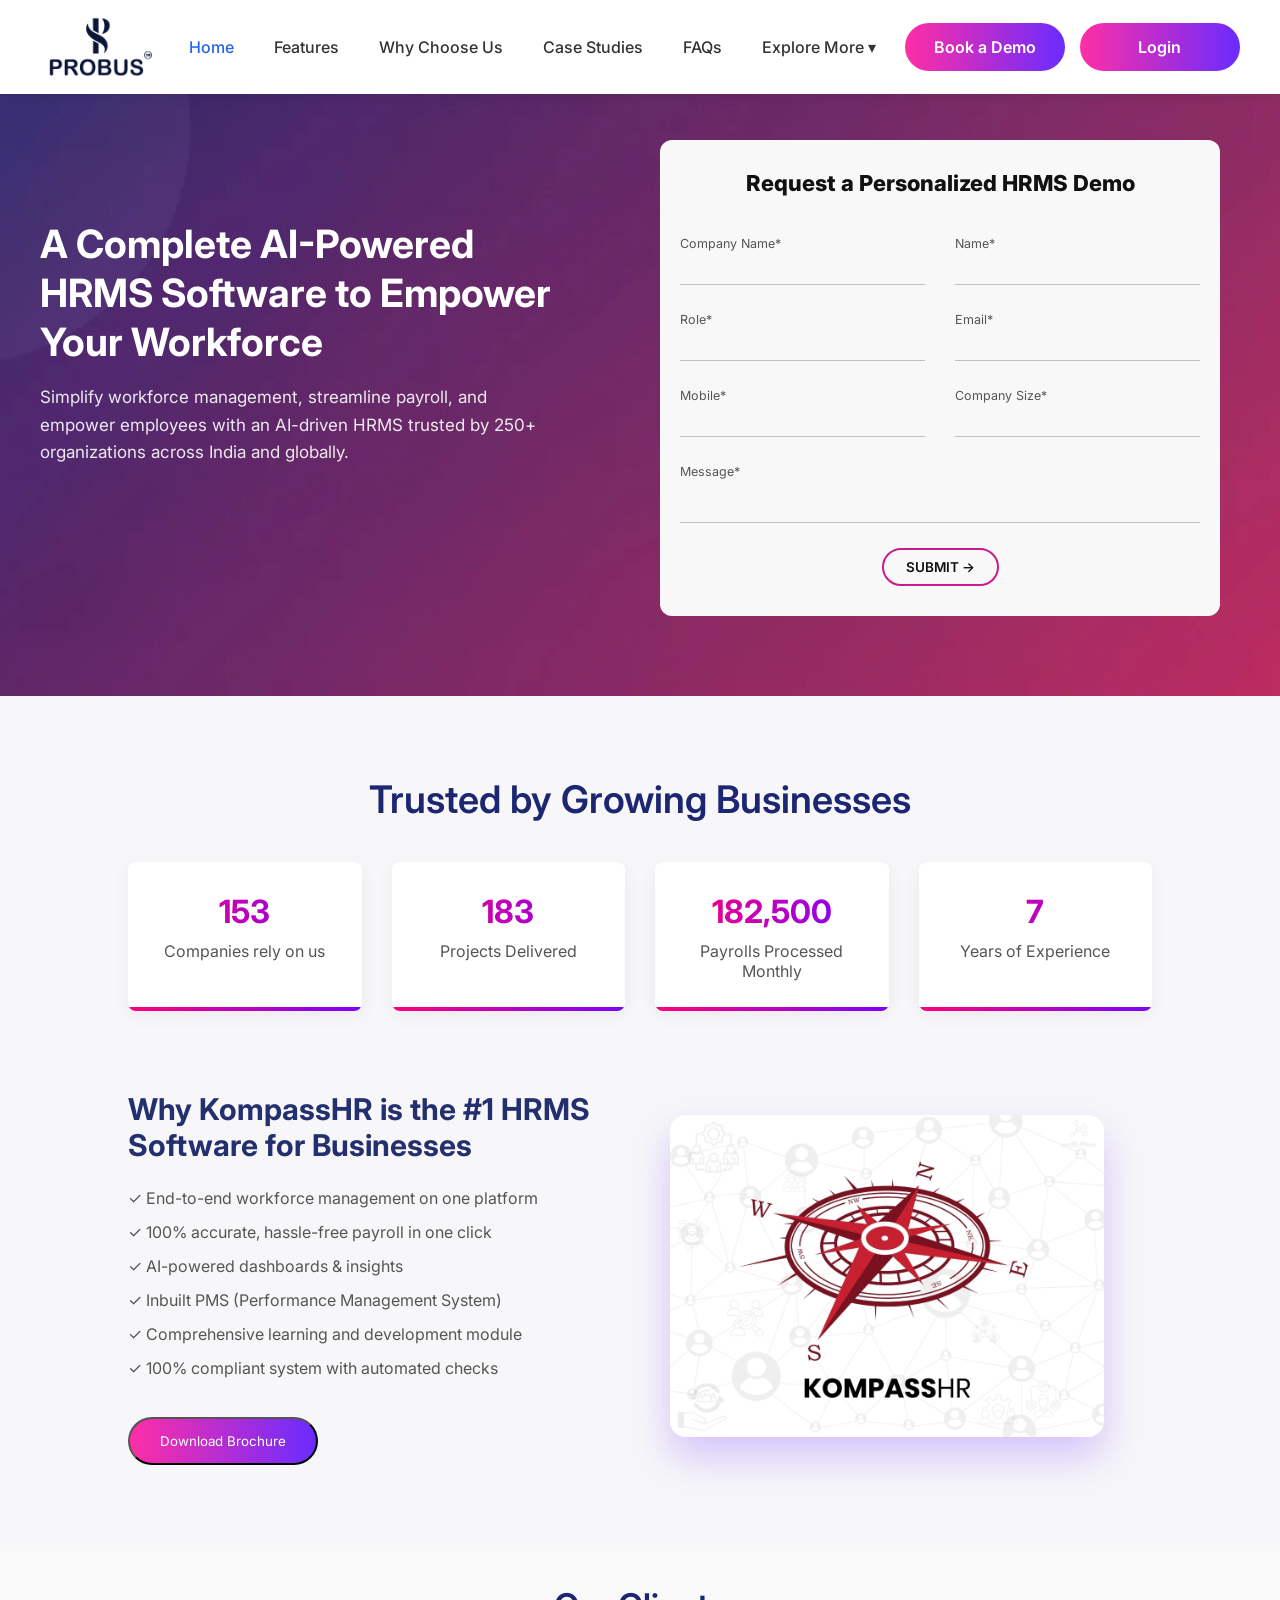
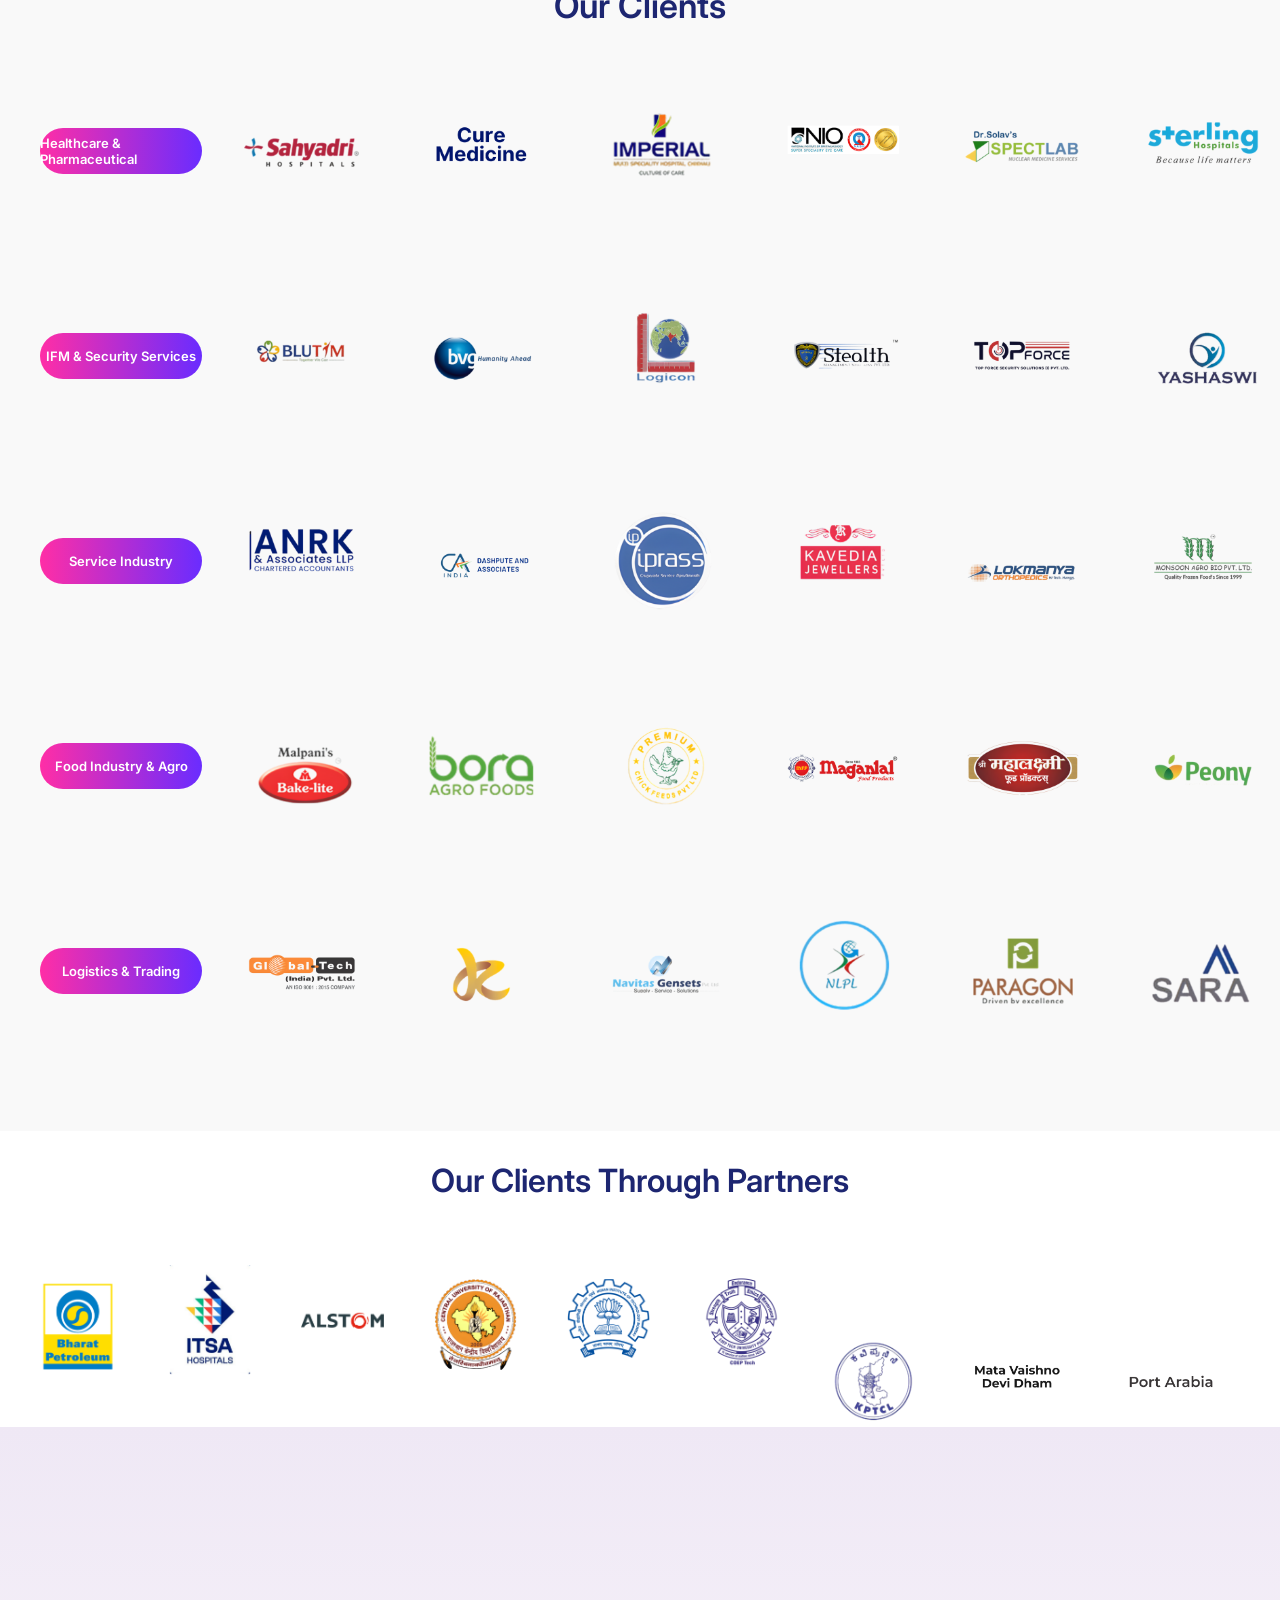
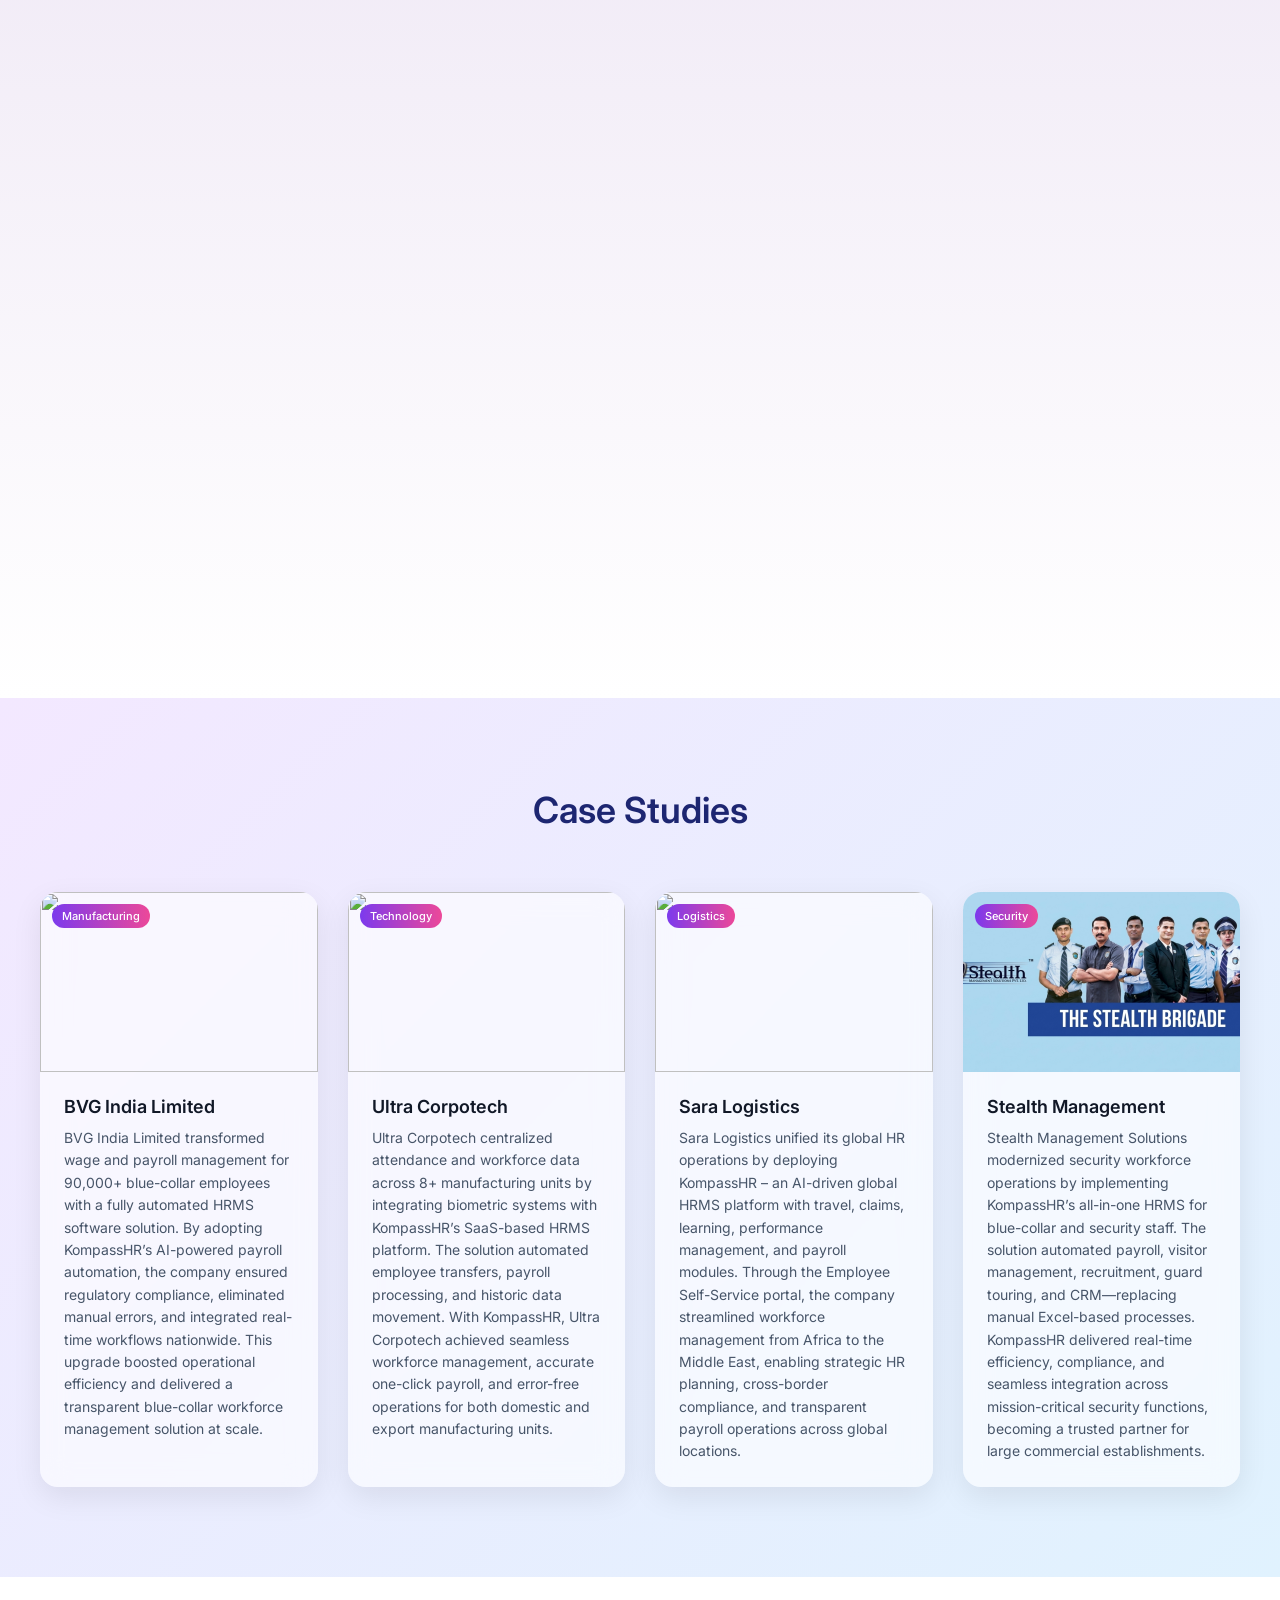
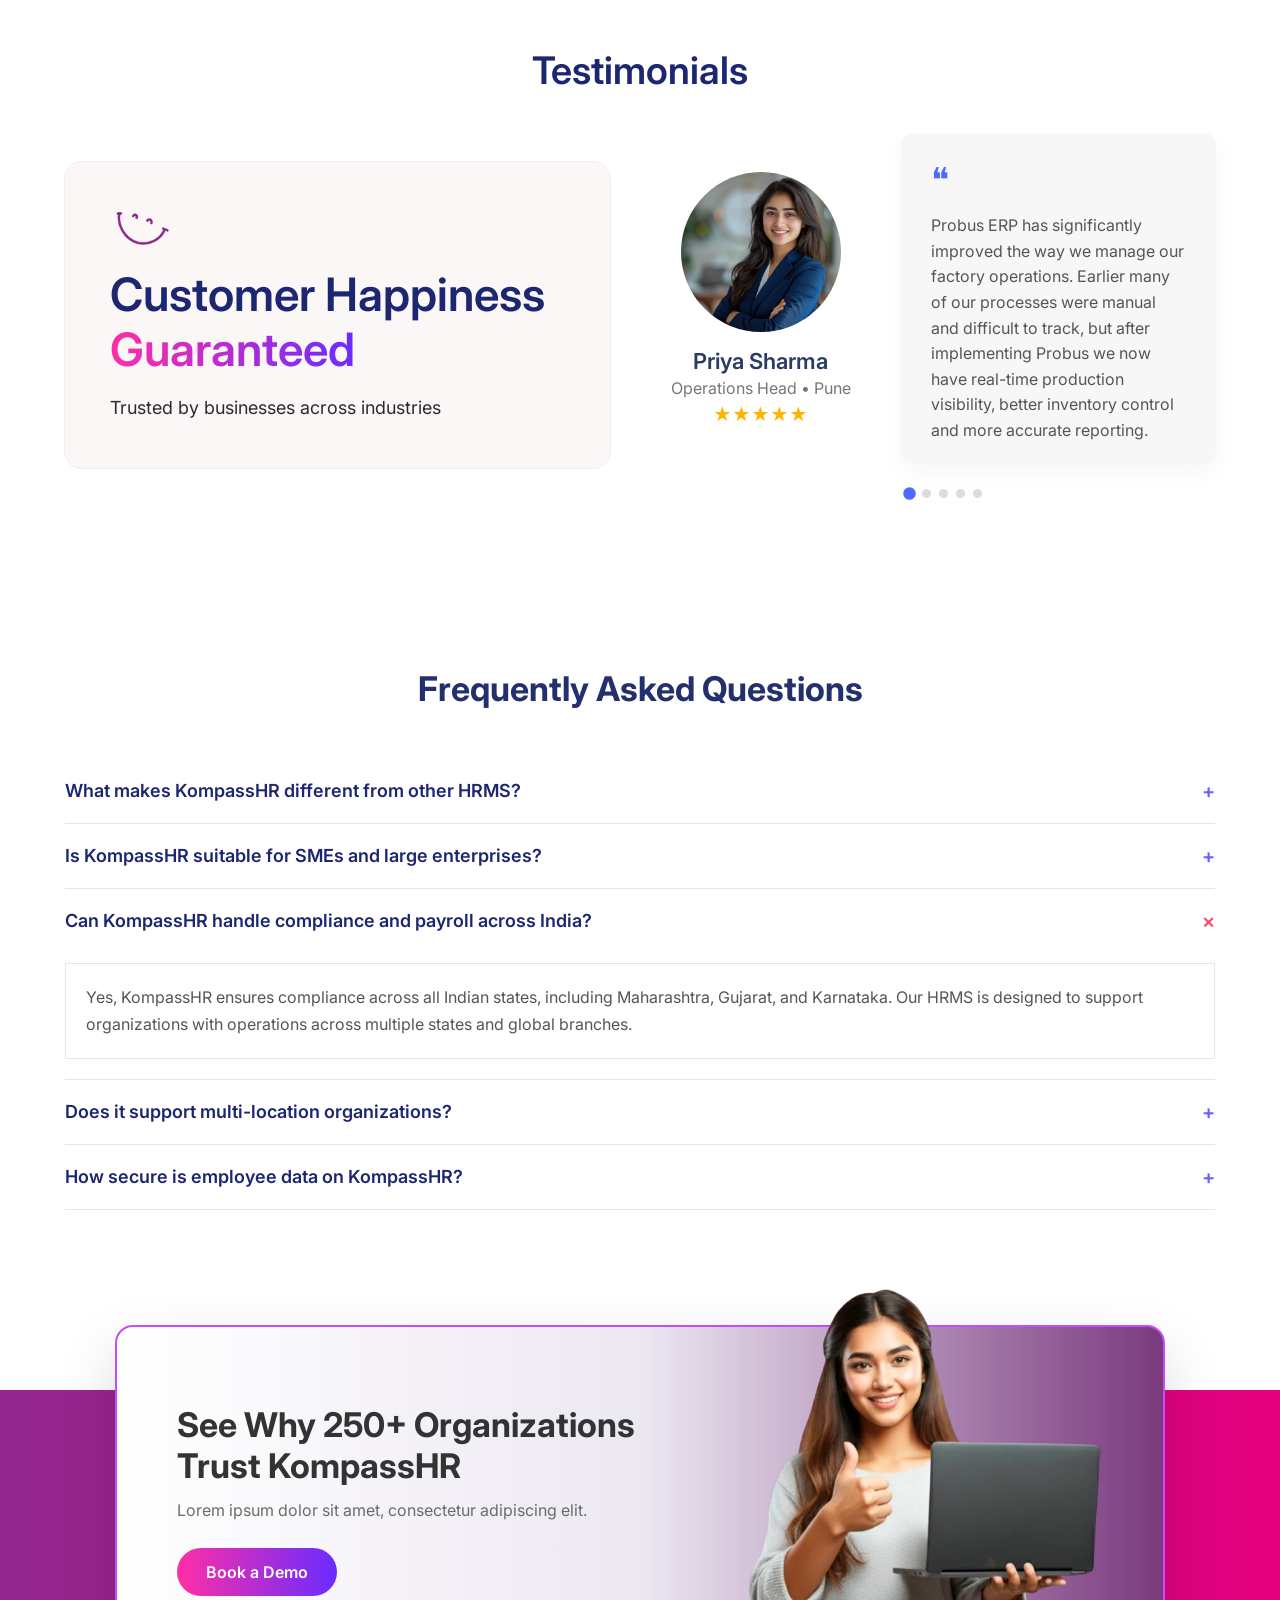
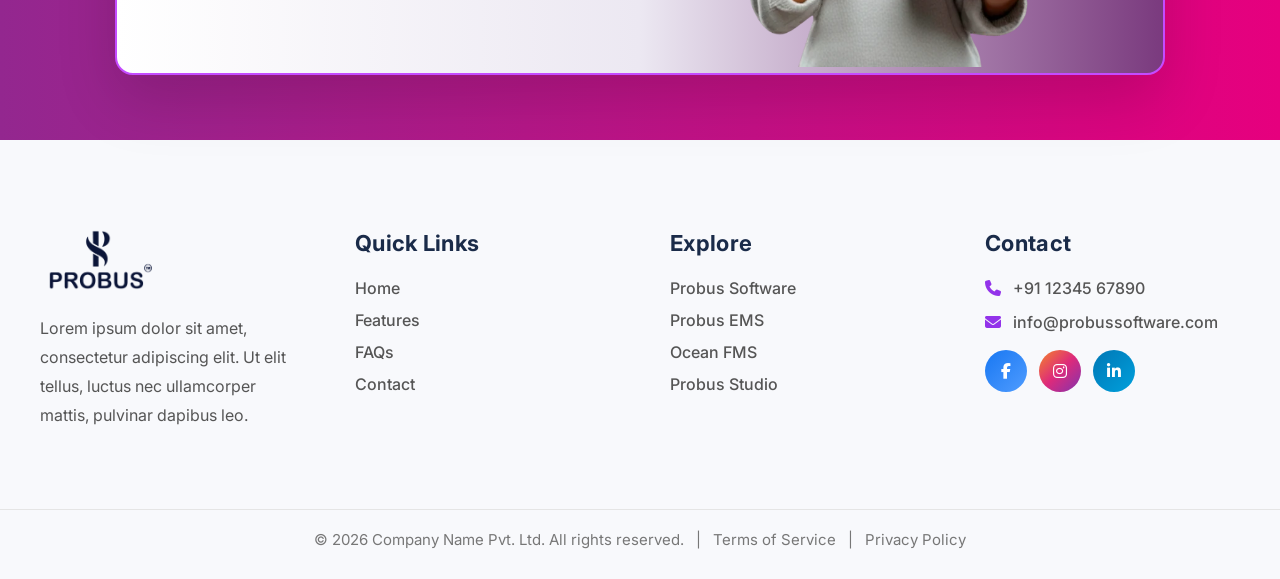
==== index.html @ d4d30f0c "HRMS Website" ====
<!DOCTYPE html>
<html lang="en">

<head>
    <meta charset="UTF-8">
    <meta name="viewport" content="width=device-width, initial-scale=1.0">
    <title>Probus HRMS</title>
    <link href="https://fonts.googleapis.com/css2?family=Inter:wght@400;500;600;700&display=swap" rel="stylesheet">
    <link rel="stylesheet" href="css/Navbar.css">
    <link href="https://unpkg.com/aos@2.3.4/dist/aos.css" rel="stylesheet">

</head>

<body>

    <header class="navbar">
        <div class="container nav-wrapper">
            <div class="logo">
                <img src="images/logo.webp" alt="PROBUS">
            </div>

            <nav class="nav-menu">
                <a href="index.html" class="active">Home</a>
                <a href="#features">Features</a>
                <a href="#why-choose-us">Why Choose Us</a>
                <a href="#case-studies">Case Studies</a>
                <a href="#faq-section">FAQs</a>
                <div class="dropdown">
                    <a href="javascript:void(0)" class="dropbtn">Explore More ▾</a>
                    <div class="dropdown-content">
                        <a href="https://probus.in/" target="_blank">Probus Software</a>
                        <a href="https://probusstudio.com/" target="_blank">Probus Studio</a>
                    </div>
                </div>
            </nav>

            <div class="nav-buttons">
                <button class="btn btn-pink open-demo">Book a Demo</button>



                <a href="https://kompasshr.com/" target="_blank" class="btn btn-purple">Login</a>
            </div>
        </div>
    </header>









    <!-- hero section  -->

    <section class="hero">
        <div class="container hero-grid">
            <div class="hero-content"
              data-aos="fade-right"
             data-aos-delay="500">
                <h1 data-aos="fade-right" data-aos-delay="200">A Complete AI-Powered HRMS Software to Empower Your Workforce</h1>
                <p data-aos="fade-right" data-aos-delay="300">Simplify workforce management, streamline payroll, and empower employees with an AI-driven HRMS
                    trusted by 250+ organizations across India and globally.</p>
            </div>

            <div class="contact-form-card"
             data-aos="fade-left"
             data-aos-delay="600">
                <h2 data-aos="fade-left" data-aos-delay="300">Request a Personalized HRMS Demo</h2>

                <form id="heroDemoForm" novalidate>

                    <div class="form-row">
                        <div class="form-group"data-aos="fade-left" data-aos-delay="300">
                            <label>Company Name*</label>
                            <input type="text" id="company">
                            <small class="error"></small>
                        </div>

                        <div class="form-group"data-aos="fade-left" data-aos-delay="400">
                            <label>Name*</label>
                            <input type="text" id="name">
                            <small class="error"></small>
                        </div>
                    </div>

                    <div class="form-row"data-aos="fade-left" data-aos-delay="450">
                        <div class="form-group">
                            <label>Role*</label>
                            <input type="text" id="role">
                            <small class="error"></small>
                        </div>

                        <div class="form-group"data-aos="fade-left" data-aos-delay="500">
                            <label>Email*</label>
                            <input type="email" id="email">
                            <small class="error"></small>
                        </div>
                    </div>

                    <div class="form-row"data-aos="fade-left" data-aos-delay="550">
                        <div class="form-group">
                            <label>Mobile*</label>
                            <input type="text" id="phone">
                            <small class="error"></small>
                        </div>

                        <div class="form-group"data-aos="fade-left" data-aos-delay="600">
                            <label>Company Size*</label>
                            <select id="companySize">
                                <option value=""></option>
                                <option>1–10 employees</option>
                                <option>11–50 employees</option>
                                <option>51–200 employees</option>
                                <option>200–500 employees</option>
                                <option>500+ employees</option>
                            </select>
                        </div>
                    </div>

                    <!-- ✅ Message Field -->
                    <div class="form-group full-width"data-aos="fade-left" data-aos-delay="650">
                        <label>Message*</label>
                        <textarea id="message" rows="3"></textarea>
                        <small class="error"></small>
                    </div>

                    <button type="submit" class="submit-btn" data-aos="zoom-in"
                        data-aos-delay="700">SUBMIT →</button>

                    <div id="formError"></div>

                </form>
            </div>
        </div>
    </section>
<!-- hero section javascript -->
    <script>
        document.addEventListener("DOMContentLoaded", function () {

            const form = document.getElementById("heroDemoForm");

            form.addEventListener("submit", function (e) {

                e.preventDefault();

                let hasError = false;

                const fields = form.querySelectorAll("input, select, textarea");

                fields.forEach((field) => {

                    const error = field.parentElement.querySelector(".error");

                    if (!error) return; // 🔥 prevent JS crash

                    error.textContent = "";
                    field.classList.remove("input-error");

                    if (field.value.trim() === "") {
                        error.textContent = "This field is required";
                        field.classList.add("input-error");
                        hasError = true;
                    }

                    if (field.type === "email" && field.value.trim() !== "") {
                        const emailPattern = /^[^ ]+@[^ ]+\.[a-z]{2,3}$/;
                        if (!field.value.match(emailPattern)) {
                            error.textContent = "Enter valid email";
                            hasError = true;
                        }
                    }

                    if (field.id === "phone" && field.value.trim() !== "") {
                        const phonePattern = /^[0-9]{10}$/;
                        if (!field.value.match(phonePattern)) {
                            error.textContent = "Enter valid 10-digit number";
                            hasError = true;
                        }
                    }

                });

                const formError = document.getElementById("formError");

                if (hasError) {
                    formError.style.display = "block";
                    formError.textContent = "Please fill all required fields correctly.";
                } else {
                    formError.style.display = "none";

                    alert("Form submitted successfully!");
                    form.reset();
                }

            });

        });
    </script>


   








<section id="features">
        <div id="features-section"></div>
    </section>




    <section id="why-choose-us">
        <div id="kompass-section"></div>
    </section>


   
   
    <section id="case-studies">
        <div id="case-section"></div>
    </section>

    

   
   
   
   
    <section class="faq-section">
        <h2 class="faq-title">Frequently Asked Questions</h2>

        <div class="faq-container">

            <div class="faq-item">
                <button class="faq-question">
                    <span>What makes KompassHR different from other HRMS?</span>
                    <span class="faq-icon">+</span>
                </button>
                <div class="faq-answer">
                    <p>
                        KompassHR is an AI-powered HRMS platform offering end-to-end workforce management, one-click
                        payroll with 100% accuracy, inbuilt PMS, learning modules, and a 100% compliant system.
                    </p>
                </div>
            </div>

            <div class="faq-item">
                <button class="faq-question">
                    <span>Is KompassHR suitable for SMEs and large enterprises?</span>
                    <span class="faq-icon">+</span>
                </button>
                <div class="faq-answer">
                    <p>
                        Yes. KompassHR is designed to scale with organizations of every size. From SMEs to large
                        enterprises, our platform is trusted by clients across Maharashtra (Pune, Mumbai, Nashik,
                        Aurangabad), Gujarat (Ahmedabad, Surat), Karnataka (Bangalore), and other regions in India, as
                        well as global markets.
                    </p>
                </div>
            </div>

            <div class="faq-item active">
                <button class="faq-question">
                    <span>Can KompassHR handle compliance and payroll across India?</span>
                    <span class="faq-icon">×</span>
                </button>
                <div class="faq-answer">
                    <p>
                        Yes, KompassHR ensures compliance across all Indian states,
                        including Maharashtra, Gujarat, and Karnataka. Our HRMS is
                        designed to support organizations with operations across
                        multiple states and global branches.
                    </p>
                </div>
            </div>

            <div class="faq-item">
                <button class="faq-question">
                    <span>Does it support multi-location organizations?</span>
                    <span class="faq-icon">+</span>
                </button>
                <div class="faq-answer">
                    <p>
                        Absolutely. KompassHR is designed for multi-location workforce management. Whether your teams
                        are spread across India (Pune, Mumbai, Gujarat, Bangalore, and more) or global offices, our HRMS
                        ensures seamless operations and compliance.
                    </p>
                </div>
            </div>

            <div class="faq-item">
                <button class="faq-question">
                    <span>How secure is employee data on KompassHR?</span>
                    <span class="faq-icon">+</span>
                </button>
                <div class="faq-answer">
                    <p>
                        With 256-bit SSL encryption, AWS/Azure hosting, and disaster recovery systems, your data is safe
                        and compliant – whether your workforce is in India or global offices.
                    </p>
                </div>
            </div>

        </div>
    </section>

    <!-- faq javascript -->
    <script>document.addEventListener("DOMContentLoaded", function () {
            initFAQ();
        });

        function initFAQ() {

            const faqItems = document.querySelectorAll(".faq-item");

            faqItems.forEach(item => {

                const btn = item.querySelector(".faq-question");
                const answer = item.querySelector(".faq-answer");
                const icon = item.querySelector(".faq-icon");

                btn.addEventListener("click", () => {

                    const isActive = item.classList.contains("active");

                    faqItems.forEach(i => {
                        i.classList.remove("active");
                        i.querySelector(".faq-answer").style.maxHeight = null;
                        i.querySelector(".faq-icon").textContent = "+";
                    });

                    if (!isActive) {
                        item.classList.add("active");
                        answer.style.maxHeight = answer.scrollHeight + "px";
                        icon.textContent = "×";
                    }

                });

            });

        }</script>




    <section class="cta-section">

        <div class="cta-container">

            <div class="cta-content">
                <h2>See Why 250+ Organizations Trust KompassHR</h2>
                <p>Lorem ipsum dolor sit amet, consectetur adipiscing elit.</p>

                <button class="btn btn-pink open-demo">Book a Demo</button>


            </div>



            <div class="cta-image">
                <img src="images/women-cta-4-e1763468407274.webp" alt="KompassHR">
            </div>

        </div>

    </section>














    <section id="footer">
        <div id="footer"></div>
    </section>
    <script src="js/include.js"></script>



    <button id="scrollTopBtn" type="button">
        <i class="fa-solid fa-chevron-up"></i>
    </button>
    <!-- scroll button javascript -->
      <script>

        const scrollBtn = document.getElementById("scrollTopBtn");

        window.addEventListener("scroll", function () {

            if (window.scrollY > 200) {
                scrollBtn.style.display = "flex";
            } else {
                scrollBtn.style.display = "none";
            }

        });

        scrollBtn.addEventListener("click", function () {

            window.scrollTo({
                top: 0,
                behavior: "smooth"
            });

        });

    </script>



    <div id="demo-modal" class="modal">
    <div class="modal-content contact-form-card">

        <span class="close-btn">&times;</span>

        <h2>Request a Personalized HRMS Demo</h2>

        <form id="demoForm" novalidate>

            <div class="form-row">
                <div class="form-group">
                    <label>Company Name*</label>
                    <input type="text" id="demoCompany">
                    <small class="error"></small>
                </div>

                <div class="form-group">
                    <label>Name*</label>
                    <input type="text" id="demoName">
                    <small class="error"></small>
                </div>
            </div>

            <div class="form-row">
                <div class="form-group">
                    <label>Role*</label>
                    <input type="text" id="demoRole">
                    <small class="error"></small>
                </div>

                <div class="form-group">
                    <label>Email*</label>
                    <input type="email" id="demoEmail">
                    <small class="error"></small>
                </div>
            </div>

            <div class="form-row">
                <div class="form-group">
                    <label>Mobile*</label>
                    <input type="text" id="demoPhone">
                    <small class="error"></small>
                </div>

                <div class="form-group">
                    <label>Company Size*</label>
                    <select id="demoCompanySize">
                        <option value=""></option>
                        <option>1–10 employees</option>
                        <option>11–50 employees</option>
                        <option>51–200 employees</option>
                        <option>200–500 employees</option>
                        <option>500+ employees</option>
                    </select>
                    <small class="error"></small>
                </div>
            </div>

            <div class="form-group full-width">
                <label>Message*</label>
                <textarea id="demoMessage"></textarea>
                <small class="error"></small>
            </div>

            <button type="submit" class="submit-btn">SUBMIT →</button>

            <div id="demoFormError"></div>

        </form>
    </div>
</div>

  <script>
document.addEventListener("DOMContentLoaded", function () {

    const modal = document.getElementById("demo-modal");
    const openBtns = document.querySelectorAll(".open-demo");
    const closeBtn = document.querySelector(".close-btn");
    const form = document.getElementById("demoForm");

    // Open modal
    openBtns.forEach(btn => {
        btn.addEventListener("click", function () {
            modal.style.display = "flex";
        });
    });

    // Close modal
    closeBtn.addEventListener("click", function () {
        modal.style.display = "none";
    });

    // Close outside click
    window.addEventListener("click", function (e) {
        if (e.target === modal) {
            modal.style.display = "none";
        }
    });

    // ✅ FORM VALIDATION
    form.addEventListener("submit", function (e) {

        e.preventDefault();

        let hasError = false;

        const fields = form.querySelectorAll("input, select, textarea");

        fields.forEach((field) => {

            const error = field.parentElement.querySelector(".error");

            if (!error) return;

            // Reset
            error.textContent = "";
            field.classList.remove("input-error");

            // Required check
            if (field.value.trim() === "") {
                error.textContent = "This field is required";
                field.classList.add("input-error");
                hasError = true;
                return;
            }

            // Email validation
            if (field.type === "email") {
                const emailPattern = /^[^ ]+@[^ ]+\.[a-z]{2,3}$/;
                if (!field.value.match(emailPattern)) {
                    error.textContent = "Enter valid email";
                    field.classList.add("input-error");
                    hasError = true;
                }
            }

            // Phone validation
            if (field.id === "demoPhone") {
                const phonePattern = /^[0-9]{10}$/;
                if (!field.value.match(phonePattern)) {
                    error.textContent = "Enter valid 10-digit number";
                    field.classList.add("input-error");
                    hasError = true;
                }
            }

        });

        const formError = document.getElementById("demoFormError");

        if (hasError) {
            formError.style.display = "block";
            formError.textContent = "Please fill all required fields correctly.";
        } else {
            formError.style.display = "none";

            // ✅ Success
            alert("Demo request submitted successfully!");

            form.reset();
            modal.style.display = "none";
        }

    });

});
</script>





























  
<!-- counter javascript -->
    <script>

        function startCounters() {

            const counters = document.querySelectorAll('.counter');

            counters.forEach(counter => {

                const target = +counter.getAttribute('data-target');

                let count = 0;

                const speed = target / 120;

                function updateCounter() {

                    count += speed;

                    if (count < target) {

                        counter.innerText = Math.ceil(count).toLocaleString();

                        requestAnimationFrame(updateCounter);

                    } else {

                        counter.innerText = target.toLocaleString() + "+";

                    }

                }

                updateCounter();

            });

        }



        function startCountersObserver() {

            const statsSection = document.querySelector(".stats");

            if (!statsSection) return;

            const observer = new IntersectionObserver(entries => {

                entries.forEach(entry => {

                    if (entry.isIntersecting) {

                        startCounters();

                        observer.disconnect();

                    }

                });

            });

            observer.observe(statsSection);

        }

    </script>







<!-- case card javascript  -->
    <script>
        const cards = document.querySelectorAll(".case-card");

        const observer = new IntersectionObserver(entries => {
            entries.forEach(entry => {

                if (entry.isIntersecting) {
                    entry.target.style.opacity = "1";
                    entry.target.style.transform = "translateY(0)";
                }

            });
        });

        cards.forEach(card => {

            card.style.opacity = "0";
            card.style.transform = "translateY(40px)";
            card.style.transition = "0.6s ease";

            observer.observe(card);

        });
    </script>






<script src="https://unpkg.com/aos@2.3.4/dist/aos.js"></script>

<script>
  AOS.init({
    duration: 1200,     // animation speed
    easing: 'ease-in-out',
    once: true          // run only once
  });
</script>

</body>

</html>
---- css/Navbar.css ----
* {
    margin: 0;
    padding: 0;
    box-sizing: border-box;
    font-family: 'Inter', sans-serif;
}

:root {
    --primary-purple: #9333ea;
    --btn-pink-grad: linear-gradient(90deg, #be185d, #9333ea);
    --btn-purple-grad: linear-gradient(90deg, #7c3aed, #4f46e5);
}

/* --- NAVBAR --- */
.navbar {
    width: 100%;
    padding: 17px 28px;
    background: #fff;
    position: fixed;
    top: 0;
    left: 0;
    z-index: 1000;
    box-shadow: 0 2px 12px rgba(0, 0, 0, 0.08);
}

.nav-wrapper {
    display: flex;
    align-items: center;
    justify-content: space-between;
    width: 100%;
    max-width: none;
}

.logo img {
    height: 60px;
    display: block;
}


.nav-right-section {
    display: flex;
    align-items: center;
    gap: 60px;
    margin-right: 10px;
}

.nav-menu {
    display: flex;
    align-items: center;
    gap: 40px;
}

.nav-menu a {
    text-decoration: none;
    color: #333;
    font-weight: 500;
    font-size: 16px;
    transition: 0.3s;
}

.nav-menu a:hover {
    color: var(--primary-purple);
}

.nav-menu a.active {
    color: #2563eb;
}

.nav-buttons {
    display: flex;
    align-items: center;
    gap: 15px;
}

.btn {
    display: inline-flex;
    align-items: center;
    justify-content: center;
    text-decoration: none;
    border: none;
    padding: 12px 28px;
    border-radius: 50px;
    color: #fff;
    font-weight: 600;
    cursor: pointer;
    font-size: 16px;
    transition: all 0.3s ease;

    width: 160px;
    height: 48px;

    animation: floatBtn 3s ease-in-out infinite !important;
    ;
}



@keyframes floatBtn {
    0% {
        transform: translateY(0px);
    }

    50% {
        transform: translateY(-8px);
        /* 8px paryant var ghenyasathi */
    }

    100% {
        transform: translateY(0px);
    }
}

.btn:hover {
    transform: translateY(-3px);
    box-shadow: 0 8px 20px rgba(0, 0, 0, 0.15);
    filter: brightness(1.1);
}

.btn-pink {
    background: linear-gradient(90deg, #ff2ea6, #6a2cff);
}

.btn-purple {

    background: linear-gradient(90deg, #ff2ea6, #6a2cff);
}

/* --- DROPDOWN STYLES --- */
.dropdown {
    position: relative;
    display: inline-block;
}

.dropbtn {
    cursor: pointer;
}

.dropdown-content {
    display: none;
    position: absolute;
    left: 0;
    top: 100%;
    min-width: 180px;
    background-color: #fff;
    box-shadow: 0px 10px 20px rgba(0, 0, 0, 0.1);
    border-radius: 8px;
    z-index: 9999;
    padding: 10px 0;
    border: 1px solid #f0f0f0;

    animation: fadeIn 0.2s ease-in-out;
}


.dropdown-content::before {
    content: '';
    position: absolute;
    top: -15px;
    left: 0;
    width: 100%;
    height: 20px;
    background: transparent;
}



.dropdown-content a {
    color: #333 !important;
    padding: 12px 20px;
    display: block;
    font-size: 15px;
    transition: all 0.2s;
}

.dropdown-content a:hover {
    background-color: #f5f5f5;
    color: var(--primary-purple) !important;
    padding-left: 25px;
    /* Hover kelyavar thoda move hoil (Professional look) */
}

/* Hover kelyavar dropdown dakhavne */
.dropdown:hover .dropdown-content {
    display: block;
    animation: fadeIn 0.3s ease;
}

/* Smooth appearance animation */
@keyframes fadeIn {
    from {
        opacity: 0;
        transform: translateY(10px);
    }

    to {
        opacity: 1;
        transform: translateY(0);
    }
}

/* Modal Background */
.modal {
    display: none;
    /* Hidden by default */
    position: fixed;
    z-index: 1000;
    left: 0;
    top: 0;
    width: 100%;
    height: 100%;
    background-color: rgba(0, 0, 0, 0.6);
    backdrop-filter: blur(5px);
}

/* Modal Box */
.modal-content {
    background-color: #fff;
    margin: 5% auto;
    padding: 40px;
    width: 90%;
    max-width: 800px;
    border-radius: 12px;
    position: relative;
    box-shadow: 0 5px 30px rgba(0, 0, 0, 0.3);
    text-align: center;
}

.modal-content h2 {
    color: #2c3e50;
    margin-bottom: 30px;
    font-size: 24px;
    font-weight: 700;
}

/* Close Button */
.close-btn {
    position: absolute;
    right: 20px;
    top: 15px;
    font-size: 28px;
    cursor: pointer;
    color: #333;
}

/* Form Styling */
.input-group {
    margin-bottom: 15px;
}

.input-group input,
.input-group select {
    width: 100%;
    padding: 12px 15px;
    border: 1px solid #ddd;
    border-radius: 6px;
    font-size: 14px;
    outline: none;
    transition: border 0.3s;
}

.input-group input:focus {
    border-color: #9b2a82;
}

/* Submit Button */
.submit-btn {
    background-color: #9b2a82;
    /* Purple color from image */
    color: white;
    padding: 12px 40px;
    border: none;
    border-radius: 8px;
    font-size: 16px;
    cursor: pointer;
    margin-top: 20px;
    transition: background 0.3s;
}

.submit-btn:hover {
    background-color: #7d2269;
}

















/* --- HERO SECTION --- */
.hero {
    padding: 80px 0;
    /* top bottom spacing */
    background: url("../images/background-1.webp");
    background-size: cover;
    background-position: center;
}

.hero-grid {
    display: grid;
    grid-template-columns: 1fr 1fr;
    gap: 60px;
   
    align-items: center;
   
    max-width: 1200px;
    margin: 0 auto;
    padding: 0 20px;
   
}

.hero .container {
    padding-left: 0;
}



.hero-content h1 {
    font-size: 39px;
    color: #fff;
    line-height: 1.25;
    margin-bottom: 18px;
    font-weight: 700;

    white-space: normal;
    max-width: 650px;

}

.hero-content {
    width: 100%;
    margin-left: 0;
    max-width: 520px;
}

.hero-content p {
    font-size: 17px;
    color: rgba(255, 255, 255, 0.9);
    line-height: 1.6;
    max-width: 600px;
     margin-bottom: 10px;
}

/* --- FORM CARD --- */
.contact-form-card {
    background: #f8f8f8;
    padding: 30px 20px; 
    border-radius: 12px;
    width: 100%;
   
    max-width: 900px; /* 🔥 FIX: earlier 900px was too big */
    margin-left: auto;
    margin-top: 60px;
}

/* Heading */
.contact-form-card h2 {
    font-size: 22px;
    font-weight: 800;
    margin-bottom: 40px;
    color: #111;
    text-align: center;
}

/* Row layout */
.form-row {
    display: flex;
    gap: 25px;
    margin-bottom: 14px;
}

/* Form group */
.form-group {
    flex: 1;
    display: flex;
    flex-direction: column;
}

/* Full width (message) */
.full-width {
    width: 100%;
}

/* Labels */
.form-group label {
    font-size: 13px;
    margin-bottom: 6px;
    color: #222;
}

/* Inputs underline style */
.form-group input,
.form-group select,
.form-group textarea {
    border: none;
    border-bottom: 1px solid #ccc;
    background: transparent;
   padding: 6px 0;
    font-size: 14px;
    outline: none;
    transition: 0.3s;
}

.form-group textarea {
    height: 50px;        /* 🔥 FIX: controlled height */
    resize: none;        /* optional: no drag resize */
    padding: 6px 0;
}

/* Focus effect */
.form-group input:focus,
.form-group select:focus,
.form-group textarea:focus {
    border-bottom: 1px solid #c91b8c;
}

/* Remove select arrow styling */
.form-group select {
    appearance: none;
}

/* Button */
.submit-btn {
    margin-top: 20px;
    padding: 10px 20px;
    border: 2px solid #cd1d95;
    border-radius: 30px;
    background: transparent;
    color: #111;
    font-weight: 600;
    cursor: pointer;
    transition: 0.3s;
     font-size: 14px;
}

/* Hover */
.submit-btn:hover {
    background: linear-gradient(90deg, #ff2ea6, #6a2cff);;
    color: #fff;
}

/* Errors */
.error {
    color: red;
    font-size: 12px;
    margin-top: 5px;
}

#formError {
    margin-top: 15px;
    padding: 10px;
    border: 2px solid orange;
    display: none;
}

/* Responsive */
@media (max-width: 992px) {
    .hero-grid {
        grid-template-columns: 1fr;
        gap: 40px;
    }

    .contact-form-card {
        margin: 0 auto;
    }
}

@media (max-width: 768px) {
    .form-row {
        flex-direction: column;
        gap: 16px;
    }
}





#scrollTopBtn {
    position: fixed;
    bottom: 30px;
    right: 30px;
    width: 45px;
    height: 45px;
    border: none;
    border-radius: 50%;
    background: linear-gradient(135deg, #ff4ecb, #9333ea);
    color: white;
    font-size: 16px;
    cursor: pointer;
    display: none;
    align-items: center;
    justify-content: center;
    box-shadow: 0 6px 15px rgba(0, 0, 0, 0.25);

    z-index: 999;
    transition: all .35s ease;
    animation: zoomPulse 2s infinite ease-in-out;
}

#scrollTopBtn:hover {
    transform: translateY(-4px);
}

@keyframes zoomPulse {

    0% {
        transform: scale(1);
    }

    50% {
        transform: scale(1.12);
    }

    100% {
        transform: scale(1);
    }

}


























/* //FAQ css  */

.faq-section{
  padding:100px 0;
  background: #fff;
  font-family:'Inter', sans-serif;
  width:100%;
}

.faq-title{
  text-align:center;
  font-size:34px;
  font-weight:700;
  color:#24306e;
  margin-bottom:50px;
}

/* Wider FAQ layout */
.faq-container{
  max-width:1150px;
  width:92%;
  margin:auto;
}

.faq-item{
  border-bottom:1px solid #e2e6ef;
}

.faq-question{
  width:100%;
  background: #fff;
  font-weight: 600;
   color: #1d2671;
 transition: all 0.3s ease;
    border: none !important;
  border:none;
  padding:20px 0;
  display:flex;
  justify-content:space-between;
  align-items:center;
  font-size:18px;
 cursor:pointer;
}

.faq-question:hover{
  color:#5a3df0;
}

.faq-icon{
  font-size:20px;
  color:#6c63ff;
  font-weight:600;
}

.faq-answer{
  max-height:0;
  overflow:hidden;
  transition:max-height 0.35s ease;
}

.faq-item.active .faq-answer{
  max-height:300px;
}

.faq-answer p{
  background:#ffffff;
  padding:20px;
  margin:10px 0 20px;
  border:1px solid #e2e6ef;
  color:#555;
  line-height:1.7;
  font-size:16px;
}



.faq-item.active .faq-icon{
  color:#ff4b6e;
}


.faq-item.active .faq-answer{
  max-height: 300px; /* answer height according to content */
}













.cta-section{
    width:100%;
    height:350px; /* pink background height */
    background:linear-gradient(90deg,#93278F 0%, #E6007E 100%);
    display:flex;
    justify-content:center;
    align-items:center;
    margin-top:80px; /* gap from FAQ */
}

/* CARD */

.cta-container{
    width:1050px;   /* container size reduced */
    max-width:90%;
    background:linear-gradient(90deg,#ffffff,#ece8f2,#7a3a7e),
    url("../images/waveline.png");
    border-radius:18px;
    padding:50px 60px;
    display:flex;
    align-items:center;
    justify-content:space-between;

    box-shadow:0 25px 60px rgba(0,0,0,0.15);
    height: 350px;
     margin-top:-130px; 
      border:2px solid #c44cff;
}

/* TEXT */

.cta-content{
    max-width:520px;
}

.cta-content h2{
    font-size:34px;
    font-weight:700;
    color:#333;
    margin-bottom:14px;
}

.cta-content p{
    color:#6b6b6b;
    font-size:16px;
    margin-bottom:28px;
}

/* BUTTON */

.cta-btn{
    display:inline-block;
    padding:14px 36px;
    border-radius:50px;
    background: linear-gradient(90deg,#93278F,#FF6EC7,#93278F);
    background-size:200% 100%;
    color:#fff;
    font-weight:600;
    text-decoration:none;
    animation: gradientMove 1.5s linear infinite;
}

/* Animation */
@keyframes gradientMove{
    0%{
        background-position:0% 50%;
    }
    100%{
        background-position:200% 50%;
    }
}

/* IMAGE */

.cta-image img{
    width:360px;
    transform:translateY(-20px); /* girl slightly above */
}



/* Modal background */
.modal {
    display: none;
    position: fixed;
    inset: 0;
    z-index: 999;
    background: rgba(0, 0, 0, 0.55);
    justify-content: center;
    align-items: center;
    padding: 20px;
}

/* Modal card */
.modal-content {
    background: #f3f3f3; /* 🔥 lighter like image */
    width: 100%;
    max-width: 620px;   /* 🔥 tighter width */
    border-radius: 16px;
    padding: 40px 45px;
    position: relative;
    box-shadow: 0 25px 70px rgba(0,0,0,0.25);
}

/* Close button */
.close-btn {
    position: absolute;
    right: 20px;
    top: 18px;
    font-size: 18px;
    cursor: pointer;
    color: #444;
}

/* Heading */
.modal-content h2 {
    text-align: center;
    font-size: 22px;
    font-weight: 700;
    margin-bottom: 35px;
    color: #111;
}

/* Row layout */
.form-row {
    display: flex;
    gap: 30px;
    margin-bottom: 22px;
}

/* Form group */
.form-group {
    flex: 1;
}

/* Labels */
.form-group label {
    font-size: 12.5px;
    color: #555;
    margin-bottom: 6px;
    display: block;
    text-align: left;
}

/* Inputs */
.form-group input,
.form-group select,
.form-group textarea {
    width: 100%;
    border: none;
    border-bottom: 1px solid #bfbfbf;
    background: transparent;
    padding: 5px 0;
    font-size: 14px;
    outline: none;
    transition: 0.3s;
}

/* Focus effect */
.form-group input:focus,
.form-group select:focus,
.form-group textarea:focus {
    border-bottom: 1px solid #c91b8c;
}

/* Message field */
.full-width {
    margin-top: 5px;
    margin-bottom: 20px;
}

.form-group textarea {
    height: 38px;   /* 🔥 slim exact */
    resize: none;
}

/* Button */
.submit-btn {
    display: block;
    margin: 20px auto 0;
    padding: 9px 22px;
    border-radius: 30px;
    border: 2px solid #c91b8c;
    background: transparent;
    font-size: 13.5px;
    font-weight: 600;
    transition: 0.3s;
}

/* Hover */
.submit-btn:hover {
    background: linear-gradient(90deg, #ff2ea6, #6a2cff);
    color: #fff;
    border: none;
}

/* Responsive */
@media (max-width: 768px) {
    .form-row {
        flex-direction: column;
        gap: 18px;
    }

    .modal-content {
        padding: 25px 20px;
    }
}
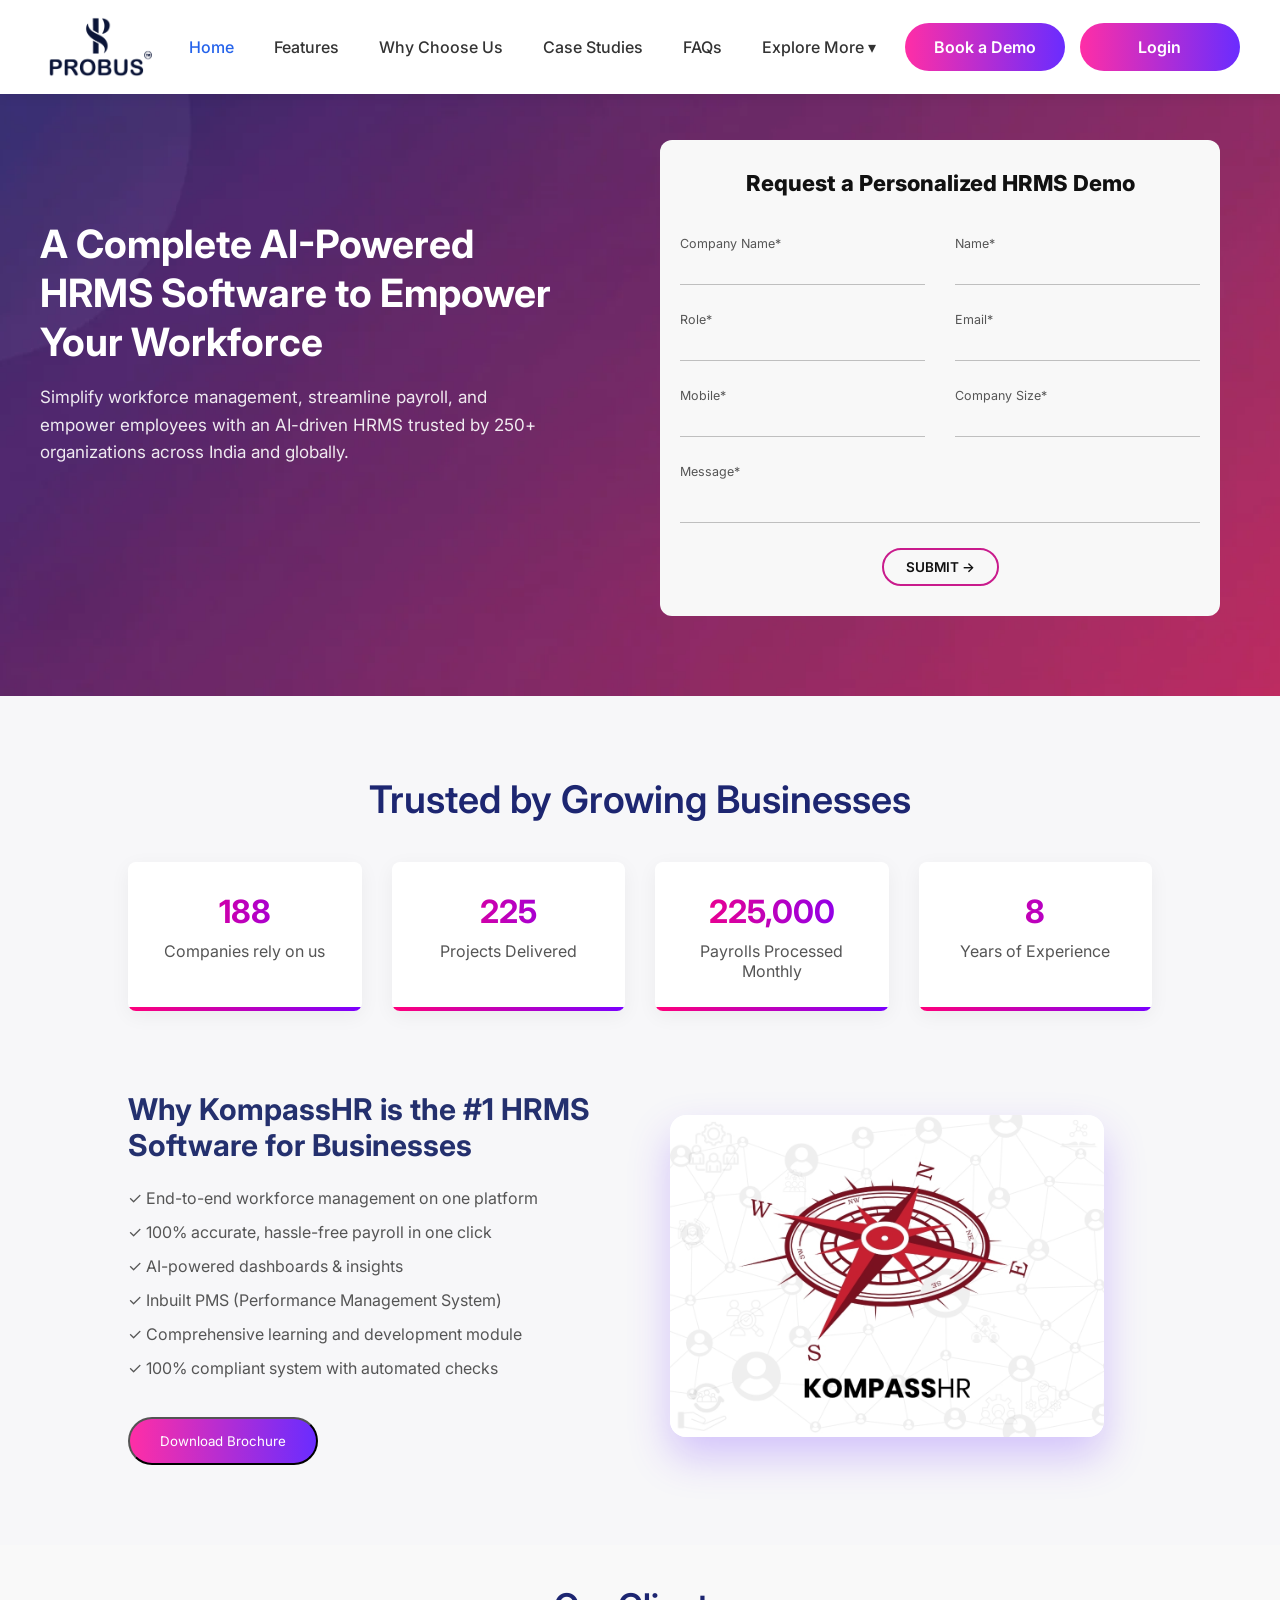
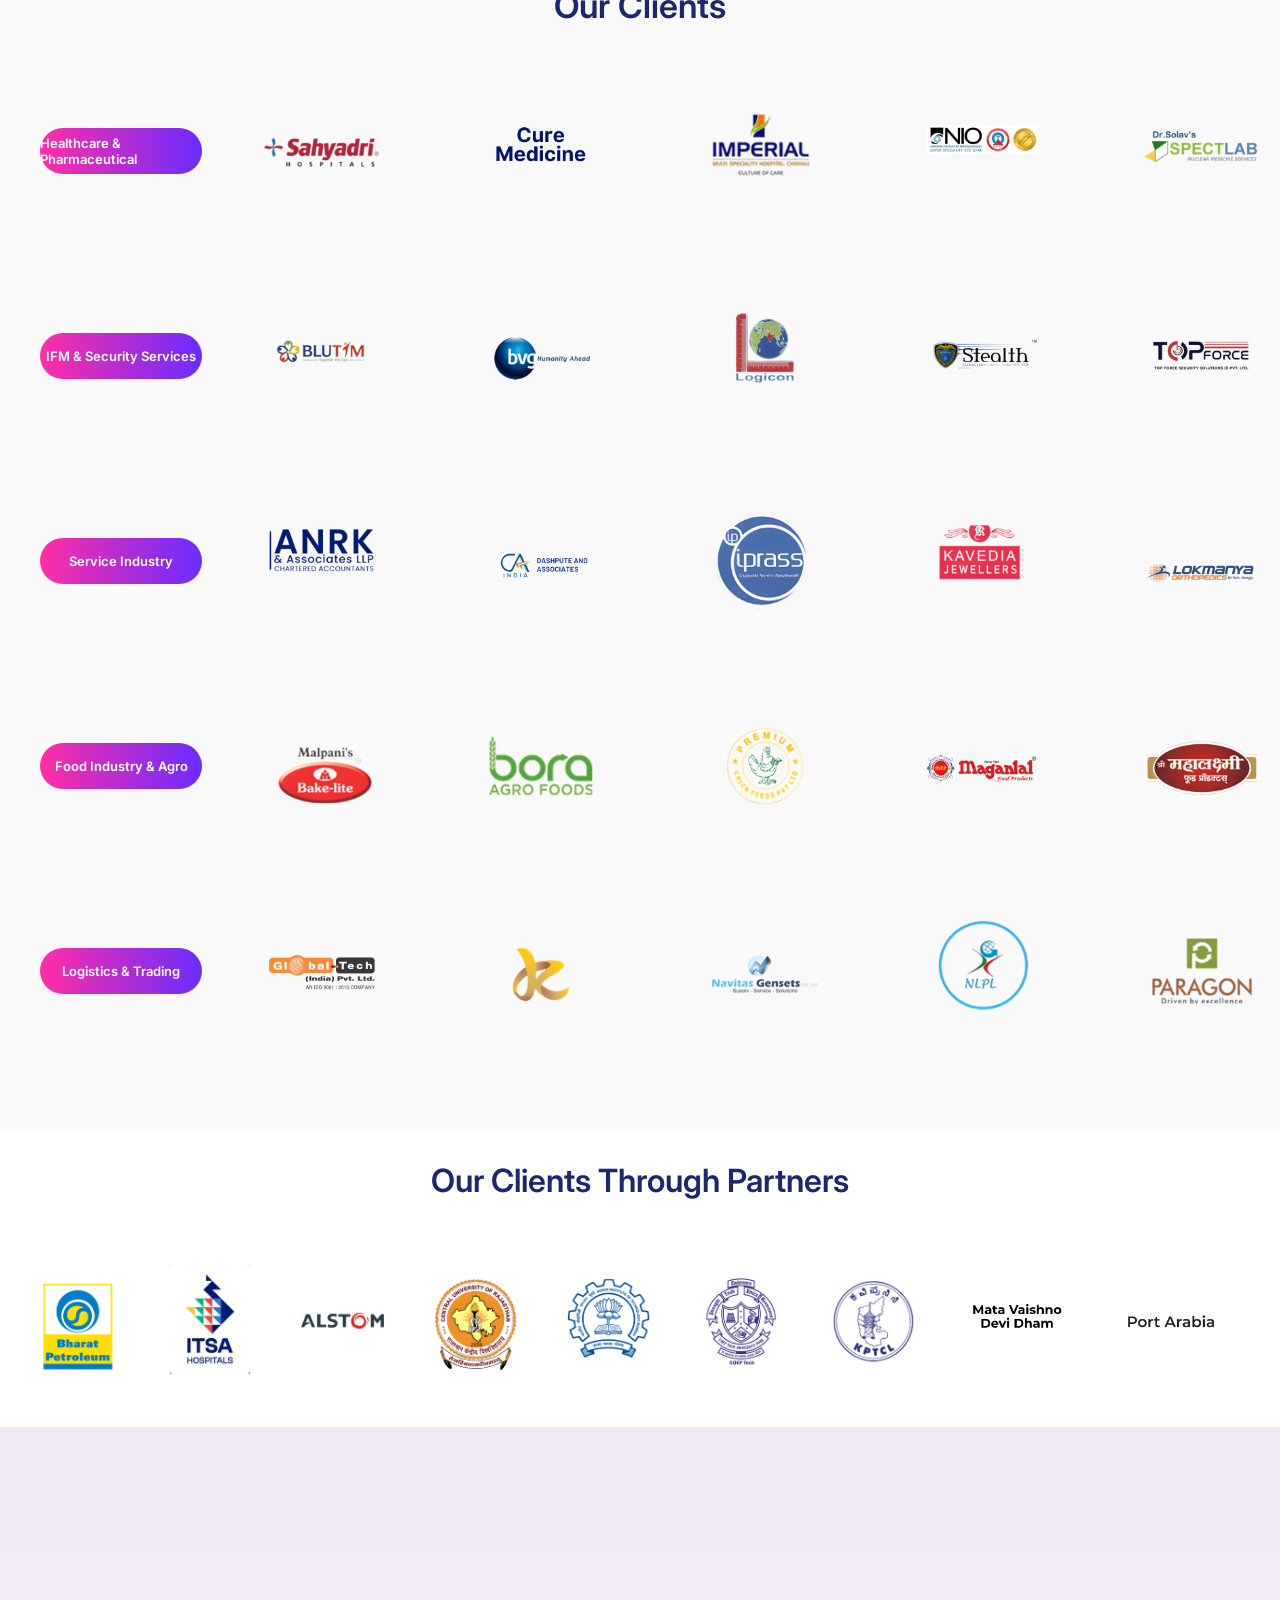
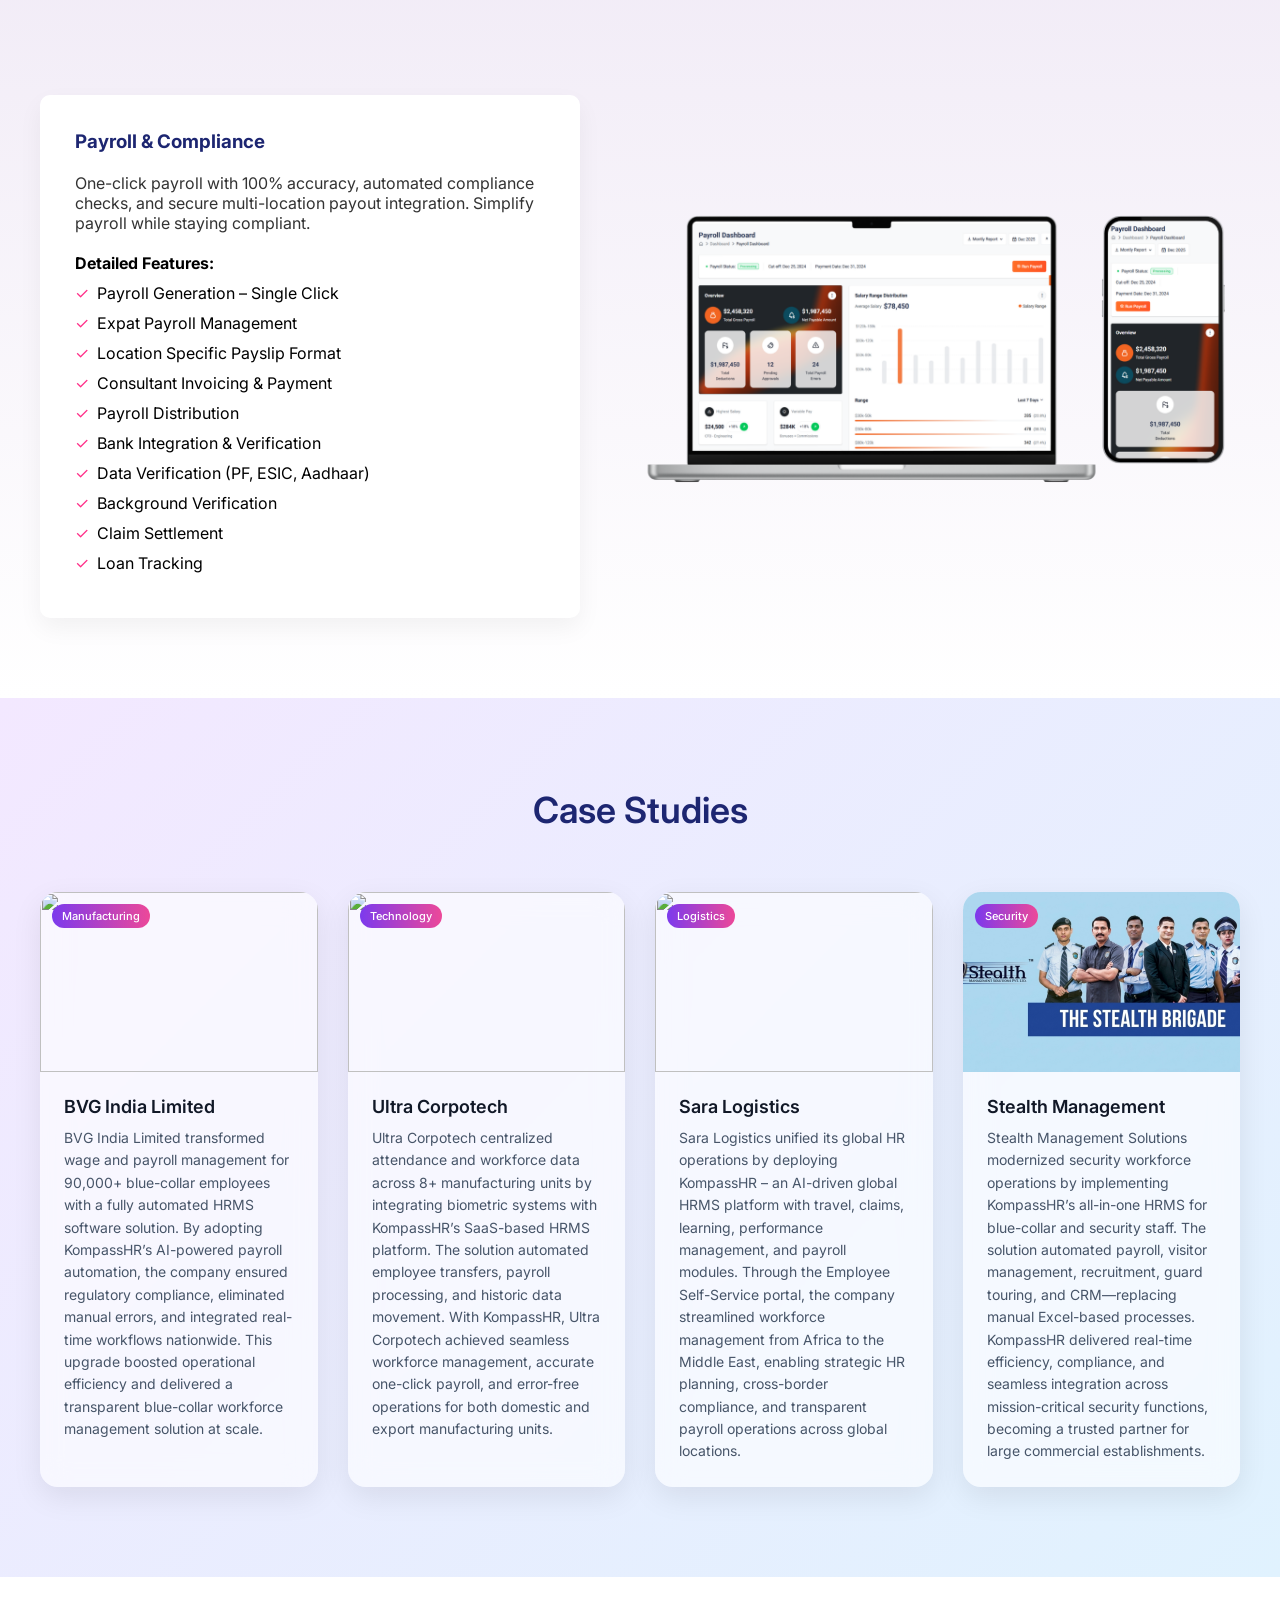
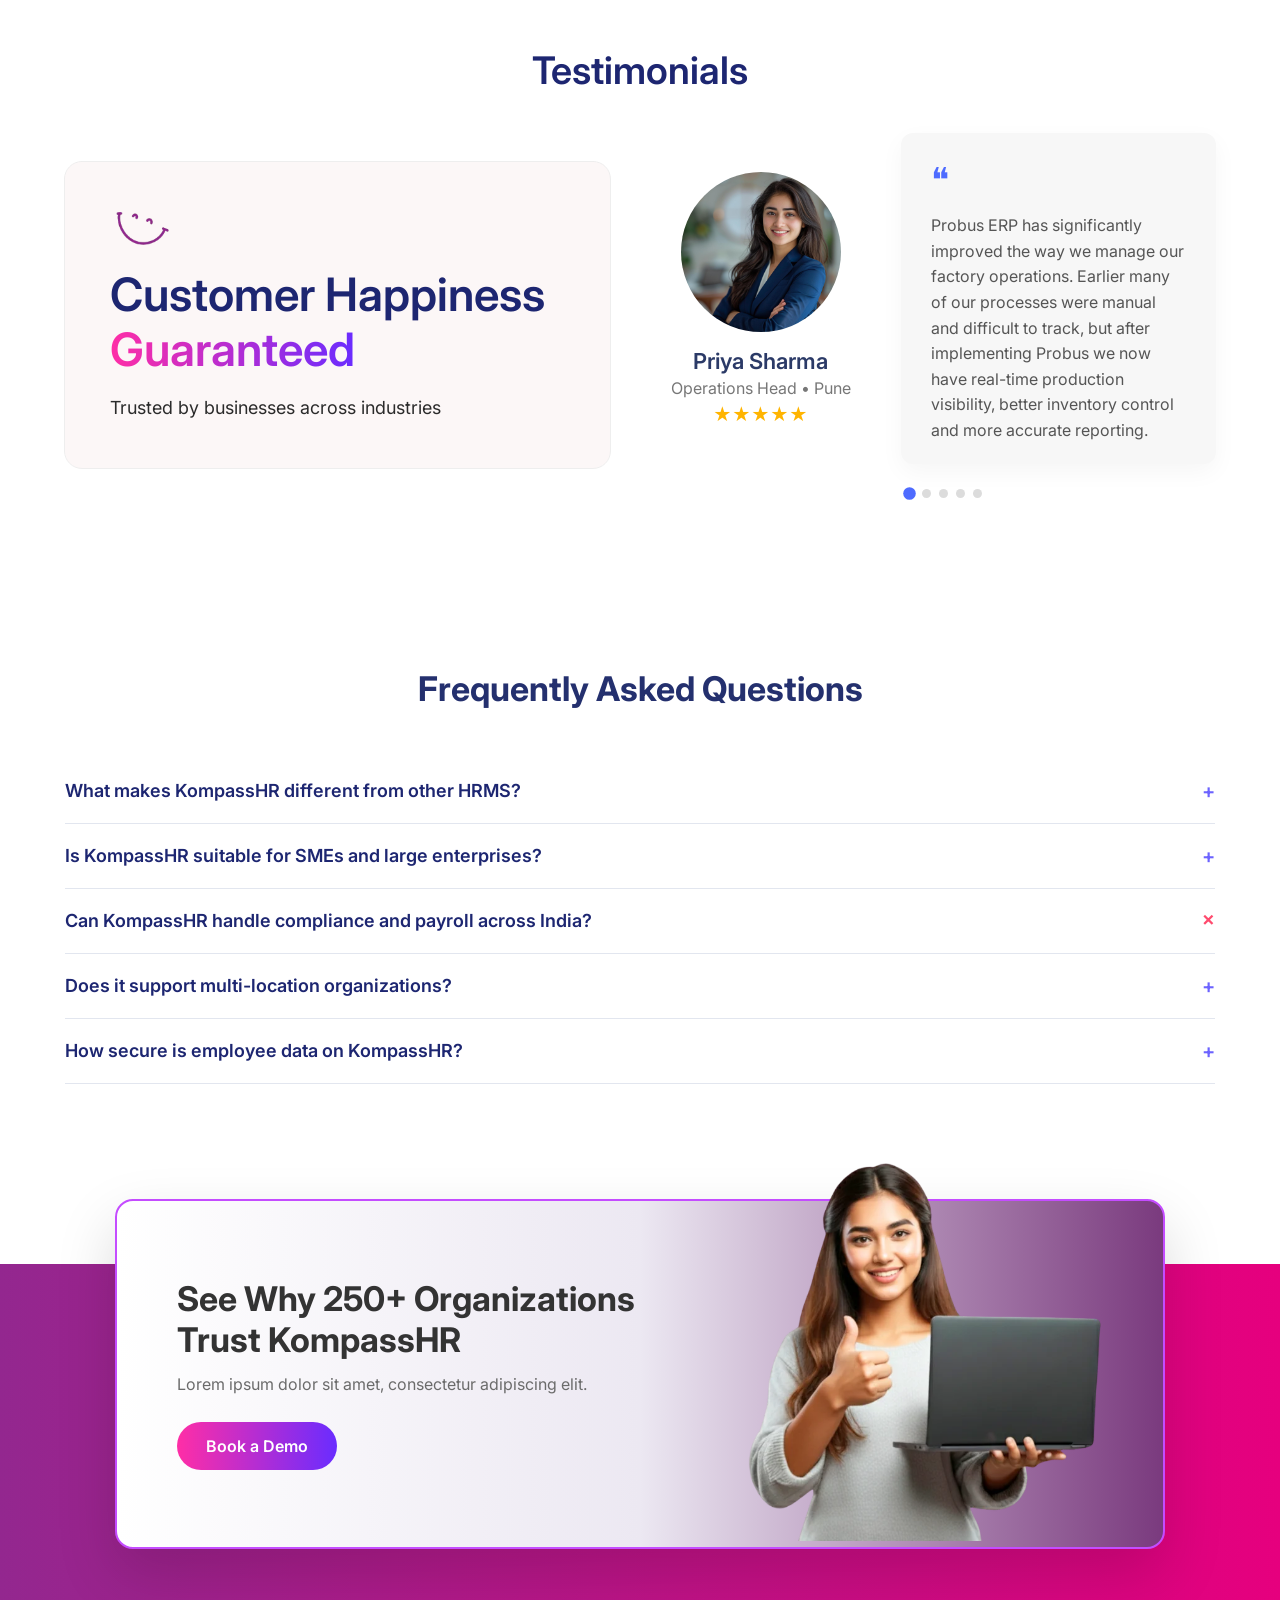
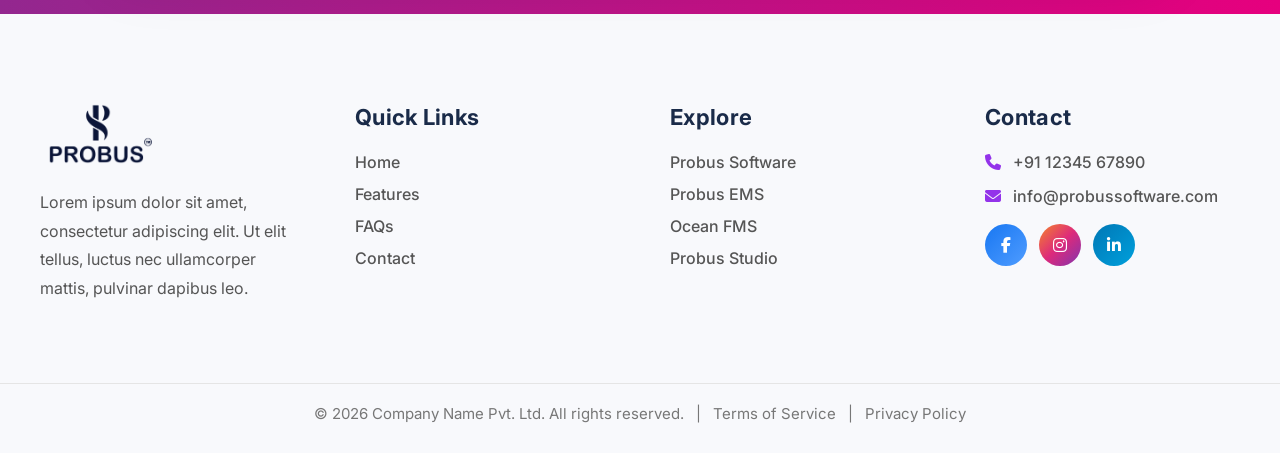
==== commit e79f39a6: "changes in animation" ====
--- a/index.html
+++ b/index.html
@@ -24,7 +24,7 @@
                 <a href="#features">Features</a>
                 <a href="#why-choose-us">Why Choose Us</a>
                 <a href="#case-studies">Case Studies</a>
-                <a href="#faq-section">FAQs</a>
+                <a href="#faq">FAQs</a>
                 <div class="dropdown">
                     <a href="javascript:void(0)" class="dropbtn">Explore More ▾</a>
                     <div class="dropdown-content">
@@ -233,7 +233,7 @@
    
    
    
-    <section class="faq-section">
+    <section class="faq-section" id="faq">
         <h2 class="faq-title">Frequently Asked Questions</h2>
 
         <div class="faq-container">
@@ -311,6 +311,8 @@
         </div>
     </section>
 
+   
+   
     <!-- faq javascript -->
     <script>document.addEventListener("DOMContentLoaded", function () {
             initFAQ();
@@ -346,6 +348,25 @@
 
             });
 
+
+
+            // Scroll animation
+const observer = new IntersectionObserver((entries) => {
+    entries.forEach((entry, index) => {
+        if (entry.isIntersecting) {
+            setTimeout(() => {
+                entry.target.classList.add("show");
+            }, index * 150); // stagger effect
+        }
+    });
+}, {
+    threshold: 0.2
+});
+
+document.querySelectorAll(".faq-item").forEach(item => {
+    observer.observe(item);
+});
+
         }</script>
 
 
@@ -373,59 +394,20 @@
         </div>
 
     </section>
-
-
-
-
-
-
-
-
-
-
-
-
-
-
-    <section id="footer">
-        <div id="footer"></div>
-    </section>
-    <script src="js/include.js"></script>
-
-
-
-    <button id="scrollTopBtn" type="button">
-        <i class="fa-solid fa-chevron-up"></i>
-    </button>
-    <!-- scroll button javascript -->
-      <script>
-
-        const scrollBtn = document.getElementById("scrollTopBtn");
-
-        window.addEventListener("scroll", function () {
-
-            if (window.scrollY > 200) {
-                scrollBtn.style.display = "flex";
-            } else {
-                scrollBtn.style.display = "none";
-            }
-
-        });
-
-        scrollBtn.addEventListener("click", function () {
-
-            window.scrollTo({
-                top: 0,
-                behavior: "smooth"
-            });
-
-        });
-
-    </script>
-
-
-
-    <div id="demo-modal" class="modal">
+    <script>
+    const ctaSection = document.querySelector('.cta-section');
+
+const observer1 = new IntersectionObserver(entries => {
+  entries.forEach(entry => {
+    if (entry.isIntersecting) {
+      entry.target.style.animationPlayState = 'running';
+    }
+  });
+});
+
+observer1.observe(ctaSection);</script>
+
+  <div id="demo-modal" class="modal">
     <div class="modal-content contact-form-card">
 
         <span class="close-btn">&times;</span>
@@ -604,6 +586,57 @@
 
 
 
+    <section id="footer">
+        <div id="footer"></div>
+    </section>
+    <script src="js/include.js"></script>
+
+
+
+    <button id="scrollTopBtn" type="button">
+        <i class="fa-solid fa-chevron-up"></i>
+    </button>
+    <!-- scroll button javascript -->
+      <script>
+
+        const scrollBtn = document.getElementById("scrollTopBtn");
+
+        window.addEventListener("scroll", function () {
+
+            if (window.scrollY > 200) {
+                scrollBtn.style.display = "flex";
+            } else {
+                scrollBtn.style.display = "none";
+            }
+
+        });
+
+        scrollBtn.addEventListener("click", function () {
+
+            window.scrollTo({
+                top: 0,
+                behavior: "smooth"
+            });
+
+        });
+
+    </script>
+
+
+
+  
+
+
+
+
+
+
+
+
+
+
+
+
 
 
 
--- a/css/Navbar.css
+++ b/css/Navbar.css
@@ -578,6 +578,19 @@
 
 .faq-item{
   border-bottom:1px solid #e2e6ef;
+ opacity: 0;
+  transform: translateY(40px);
+  transition: all 0.6s ease;
+  
+}
+
+.faq-item.show{
+  opacity: 1;
+  transform: translateY(0);
+}
+
+.faq-item:hover{
+  transform: translateX(5px);
 }
 
 .faq-question{
@@ -604,16 +617,34 @@
   font-size:20px;
   color:#6c63ff;
   font-weight:600;
+   transition: transform 0.3s ease, color 0.3s ease;
+}
+
+
+
+
+.faq-item.active .faq-icon{
+  transform: rotate(180deg);
+  color:#ff4b6e;
 }
 
 .faq-answer{
   max-height:0;
   overflow:hidden;
   transition:max-height 0.35s ease;
+   max-height: 0;
+  overflow: hidden;
+  opacity: 0;
+  transform: translateY(-10px);
+  transition: 
+    max-height 0.5s ease,
+    opacity 0.4s ease,
+    transform 0.4s ease;
 }
 
 .faq-item.active .faq-answer{
-  max-height:300px;
+  opacity: 1;
+  transform: translateY(0);
 }
 
 .faq-answer p{
@@ -624,6 +655,10 @@
   color:#555;
   line-height:1.7;
   font-size:16px;
+
+
+   
+  
 }
 
 
@@ -633,9 +668,6 @@
 }
 
 
-.faq-item.active .faq-answer{
-  max-height: 300px; /* answer height according to content */
-}
 
 
 
@@ -657,6 +689,11 @@
     justify-content:center;
     align-items:center;
     margin-top:80px; /* gap from FAQ */
+
+
+     opacity: 0;
+    transform: translateY(80px);
+    animation: fadeUp 1s ease forwards;
 }
 
 /* CARD */
@@ -676,6 +713,11 @@
     height: 350px;
      margin-top:-130px; 
       border:2px solid #c44cff;
+
+
+        transform: scale(0.95);
+    opacity: 0;
+    animation: scaleIn 0.9s ease forwards 0.3s;
 }
 
 /* TEXT */
@@ -689,12 +731,23 @@
     font-weight:700;
     color:#333;
     margin-bottom:14px;
+
+
+    opacity: 0;
+    transform: translateY(30px);
+    animation: fadeUp 0.8s ease forwards 0.6s;
 }
 
 .cta-content p{
     color:#6b6b6b;
     font-size:16px;
     margin-bottom:28px;
+
+
+
+     opacity: 0;
+    transform: translateY(30px);
+    animation: fadeUp 0.8s ease forwards 0.8s;
 }
 
 /* BUTTON */
@@ -709,6 +762,52 @@
     font-weight:600;
     text-decoration:none;
     animation: gradientMove 1.5s linear infinite;
+}
+
+
+
+
+
+
+/* IMAGE FLOATING */
+.cta-image img{
+    width:360px;
+    transform:translateY(-20px);
+    animation: floatY 3s ease-in-out infinite;
+}
+
+/* KEYFRAMES */
+
+@keyframes fadeUp{
+    to{
+        opacity:1;
+        transform: translateY(0);
+    }
+}
+
+@keyframes scaleIn{
+    to{
+        opacity:1;
+        transform: scale(1);
+    }
+}
+
+@keyframes floatY{
+    0%,100%{
+        transform: translateY(-20px);
+    }
+    50%{
+        transform: translateY(-35px);
+    }
+}
+
+@keyframes gradientMove{
+    0%{
+        background-position:0% 50%;
+    }
+    100%{
+        background-position:200% 50%;
+    }
 }
 
 /* Animation */
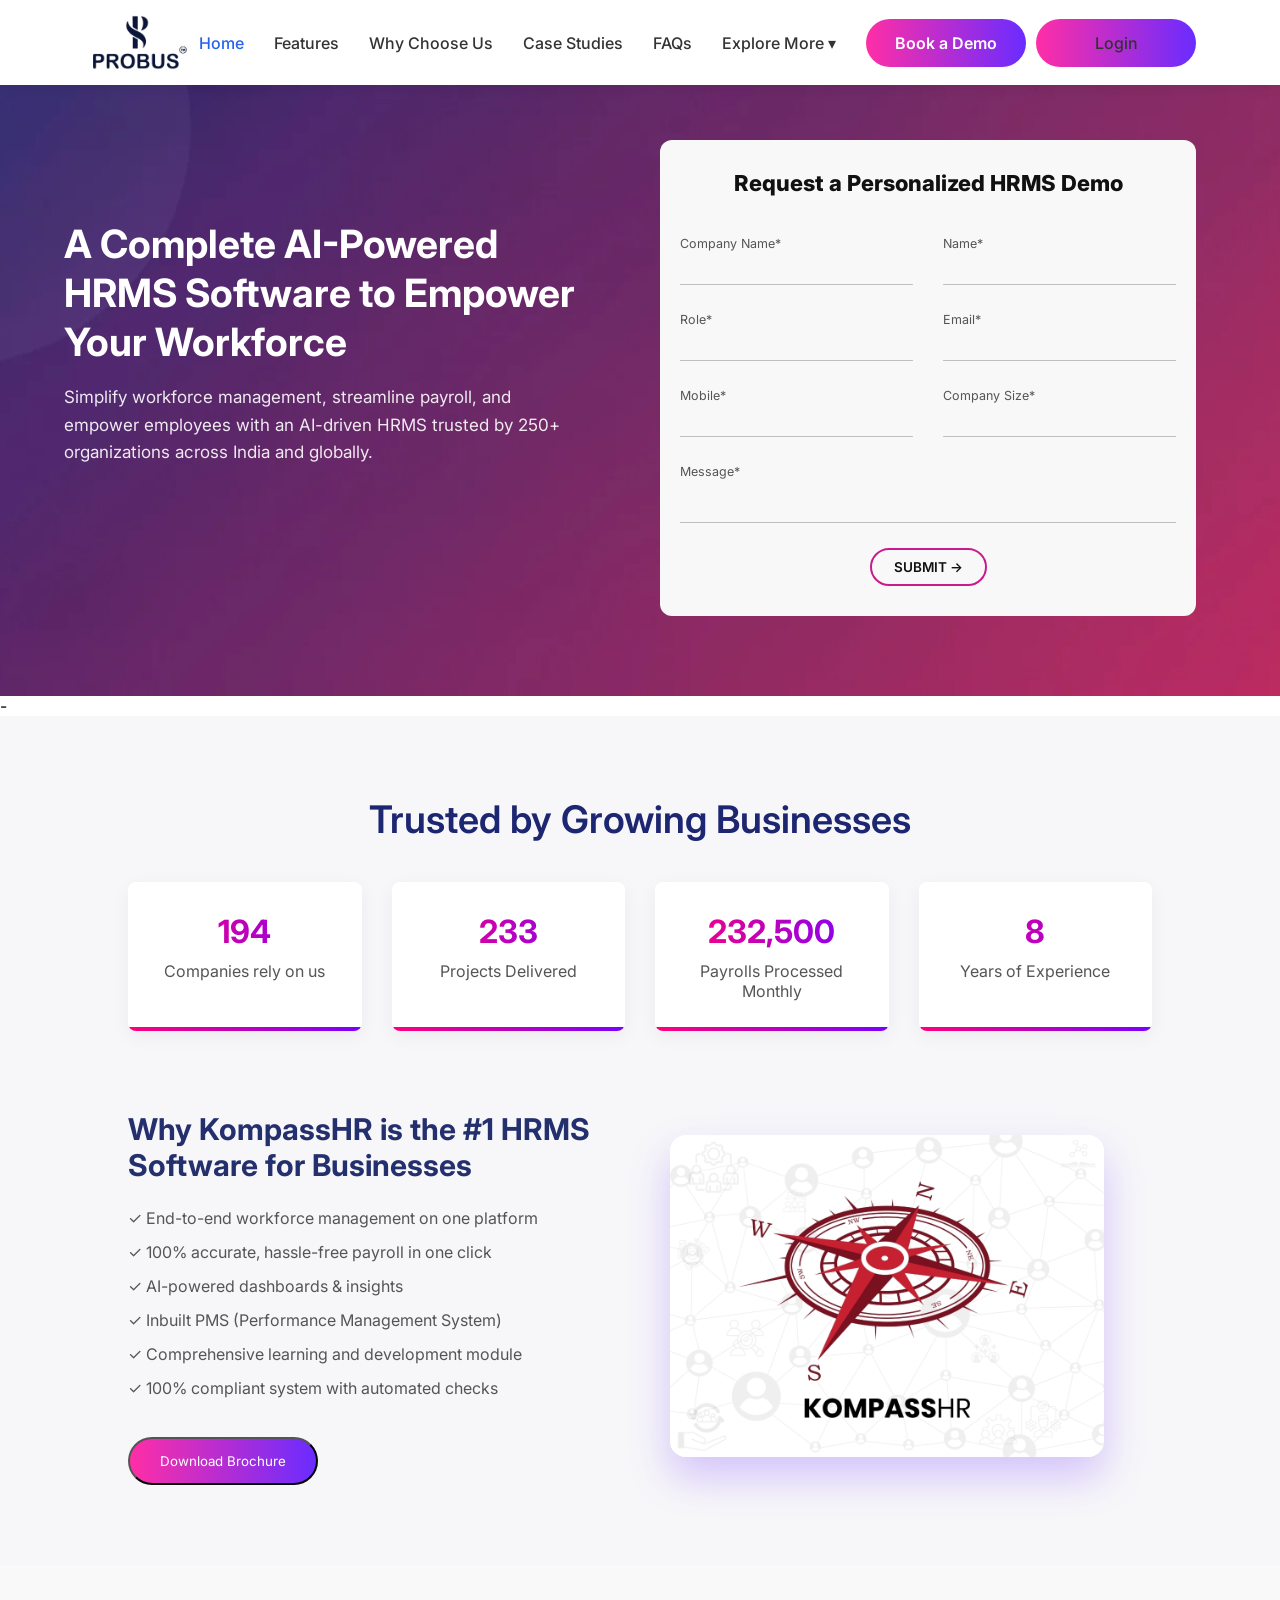
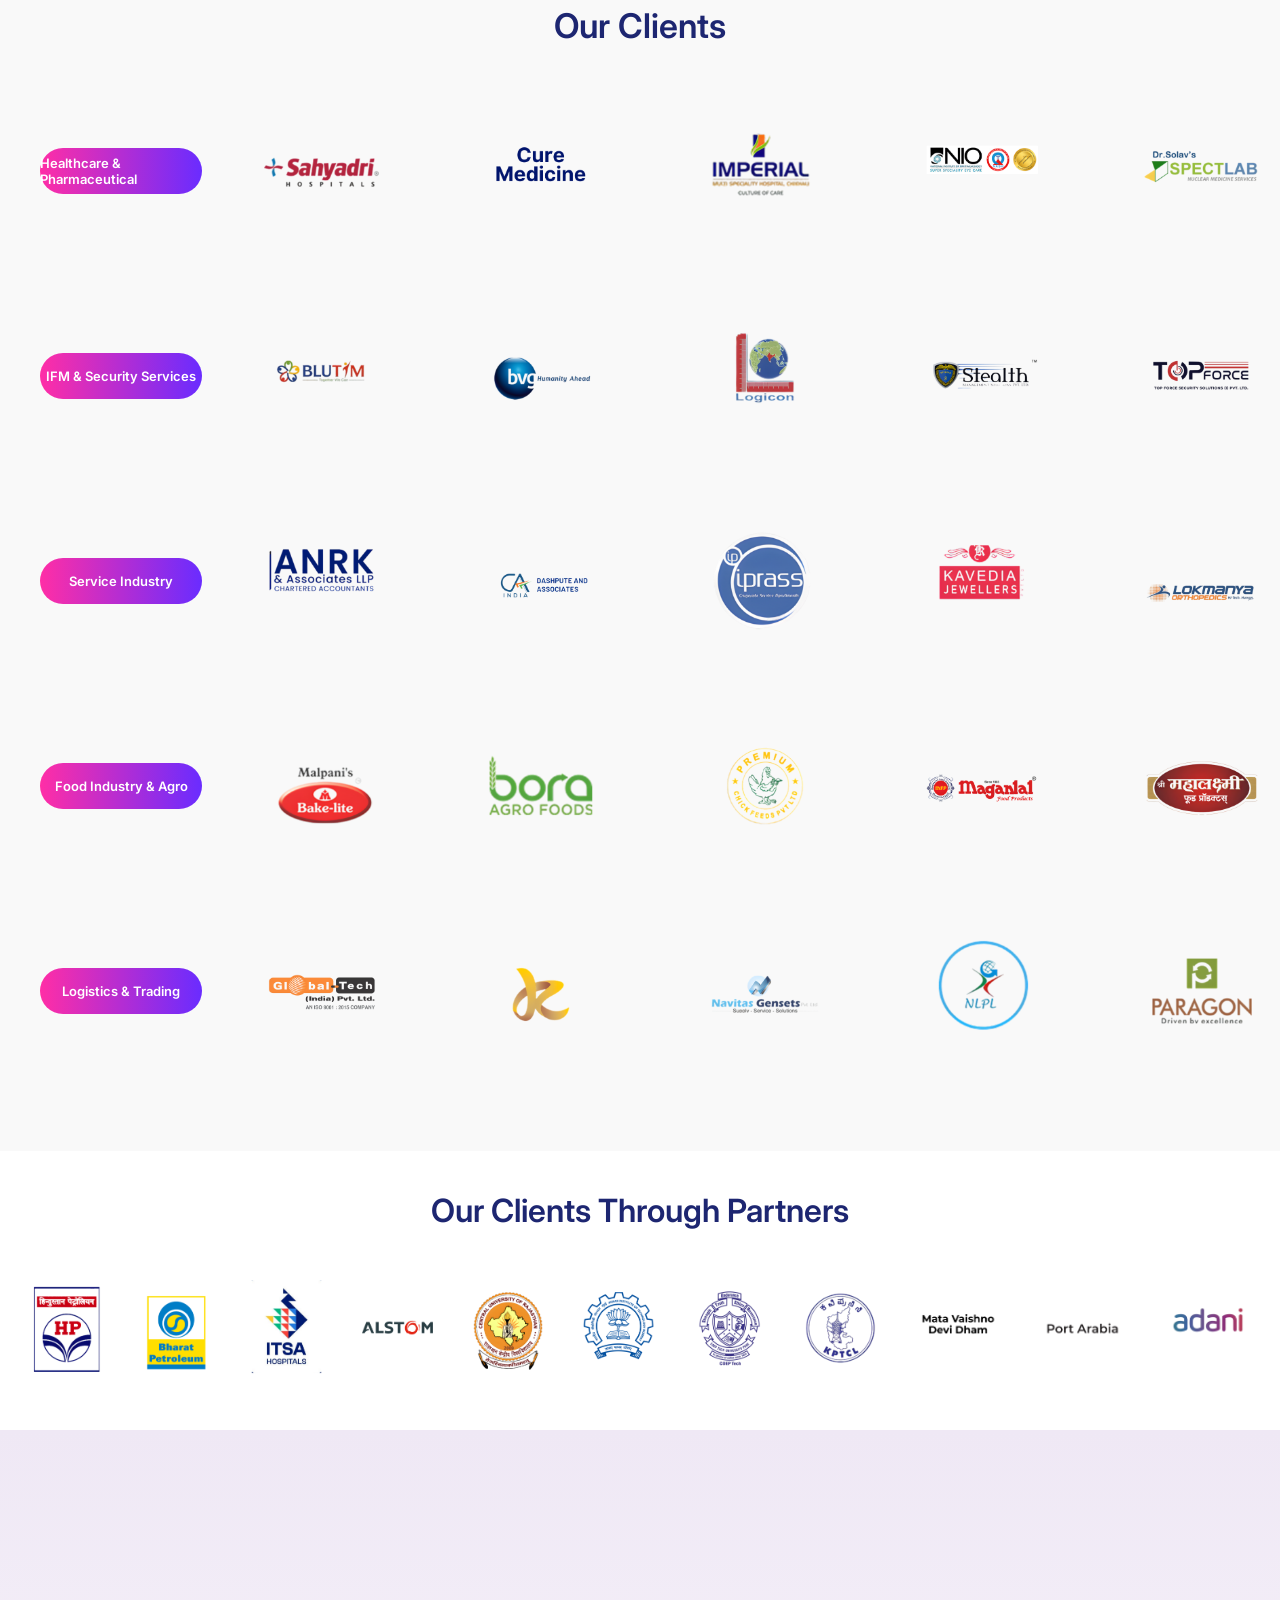
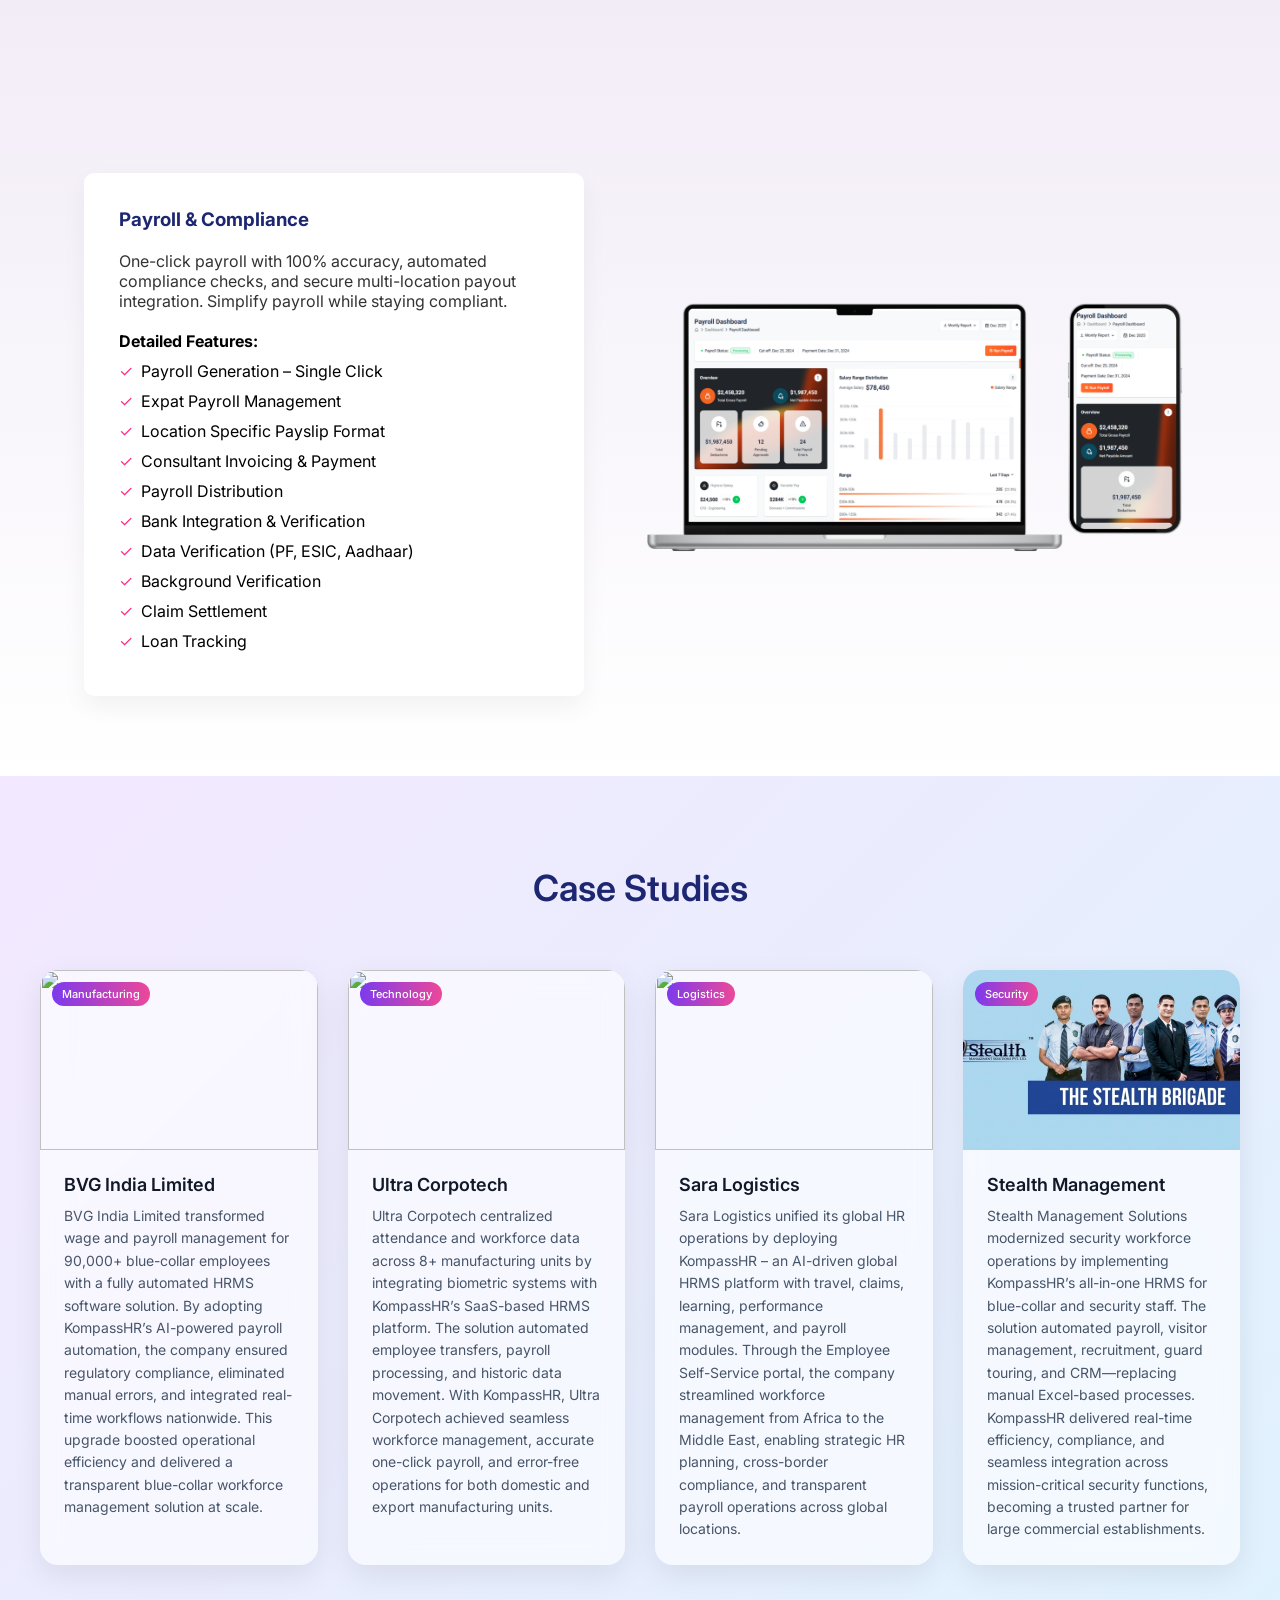
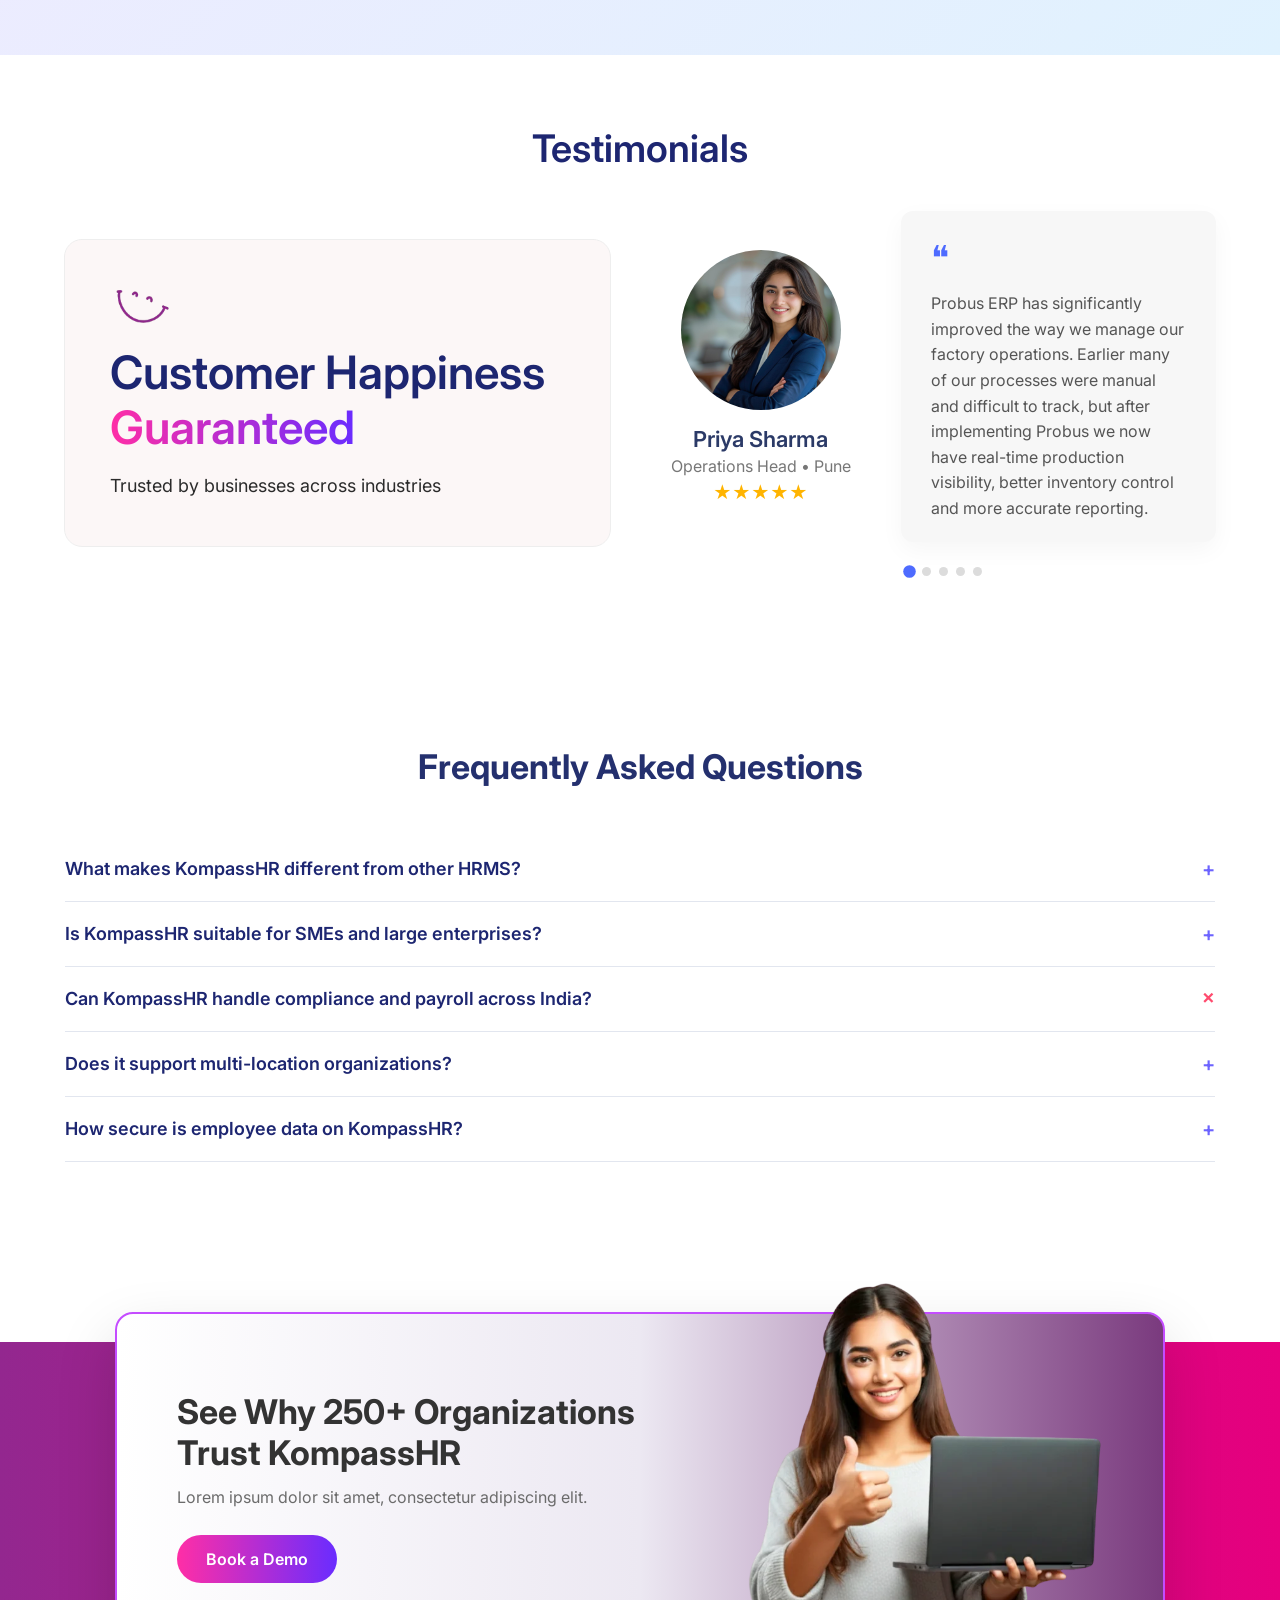
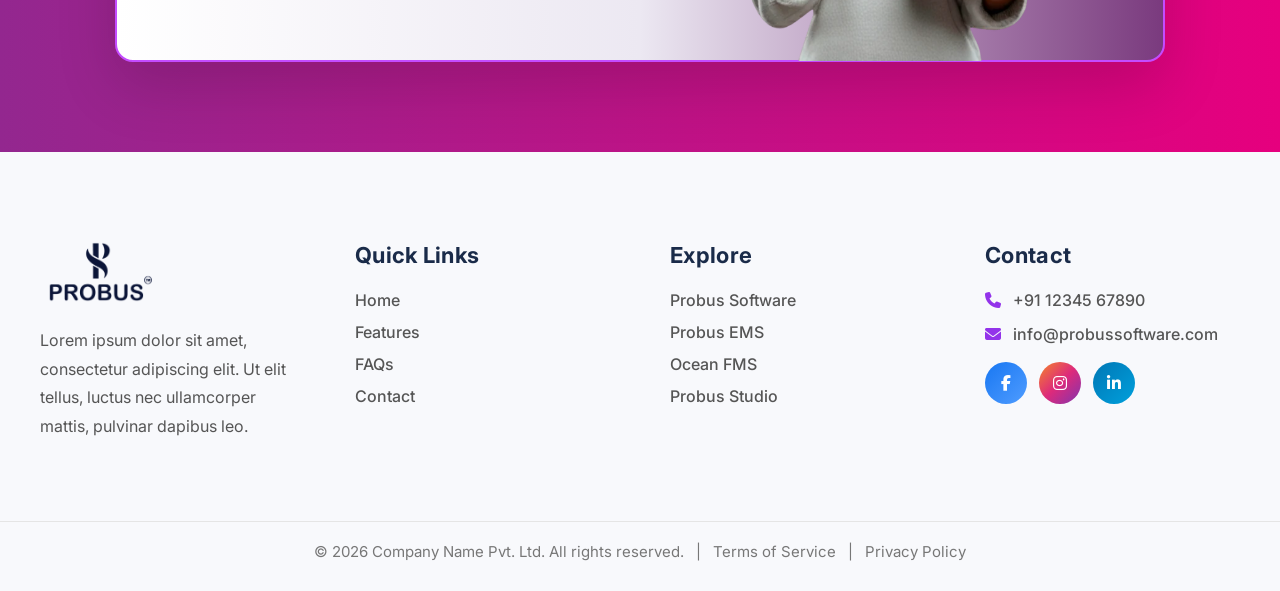
==== commit 76f59bd3: "responsive changes" ====
--- a/index.html
+++ b/index.html
@@ -12,19 +12,23 @@
 </head>
 
 <body>
-
-    <header class="navbar">
-        <div class="container nav-wrapper">
-            <div class="logo">
-                <img src="images/logo.webp" alt="PROBUS">
-            </div>
-
-            <nav class="nav-menu">
+<header class="navbar">
+    <div class="container nav-wrapper">
+
+        <div class="logo">
+            <img src="images/logo.webp" alt="PROBUS">
+        </div>
+
+        <div class="nav-right">
+
+            <nav class="nav-menu" id="navMenu">
+
                 <a href="index.html" class="active">Home</a>
                 <a href="#features">Features</a>
                 <a href="#why-choose-us">Why Choose Us</a>
                 <a href="#case-studies">Case Studies</a>
                 <a href="#faq">FAQs</a>
+
                 <div class="dropdown">
                     <a href="javascript:void(0)" class="dropbtn">Explore More ▾</a>
                     <div class="dropdown-content">
@@ -32,19 +36,37 @@
                         <a href="https://probusstudio.com/" target="_blank">Probus Studio</a>
                     </div>
                 </div>
+
+                <!-- Buttons INSIDE menu -->
+                <div class="nav-buttons">
+                    <button class="btn btn-pink open-demo">Book a Demo</button>
+                    <a href="https://kompasshr.com/" target="_blank" class="btn btn-purple">Login</a>
+                </div>
+
             </nav>
 
-            <div class="nav-buttons">
-                <button class="btn btn-pink open-demo">Book a Demo</button>
-
-
-
-                <a href="https://kompasshr.com/" target="_blank" class="btn btn-purple">Login</a>
-            </div>
+            <!-- Hamburger -->
+            <div class="menu-toggle" id="menuToggle">☰</div>
+
         </div>
-    </header>
-
-
+
+    </div>
+</header>
+<script>
+const menuToggle = document.getElementById("menuToggle");
+const navMenu = document.getElementById("navMenu");
+
+menuToggle.addEventListener("click", () => {
+    navMenu.classList.toggle("active");
+});
+
+// dropdown mobile
+document.querySelectorAll(".dropdown").forEach(drop => {
+    drop.addEventListener("click", () => {
+        drop.classList.toggle("active");
+    });
+});
+</script>
 
 
 
@@ -205,7 +227,7 @@
 
 
 
-
+-
 
 
 
--- a/css/Navbar.css
+++ b/css/Navbar.css
@@ -11,31 +11,46 @@
     --btn-purple-grad: linear-gradient(90deg, #7c3aed, #4f46e5);
 }
 
+
+
+
+
+
 /* --- NAVBAR --- */
+.container {
+    max-width: 1200px;
+    margin: auto;
+    padding: 0 20px;
+    width: 100%;
+    
+}
 .navbar {
-    width: 100%;
-    padding: 17px 28px;
+  width: 100%;
+    padding: 15px 0;
     background: #fff;
     position: fixed;
     top: 0;
     left: 0;
     z-index: 1000;
-    box-shadow: 0 2px 12px rgba(0, 0, 0, 0.08);
+    box-shadow: 0 2px 12px rgba(0,0,0,0.08);
 }
 
 .nav-wrapper {
     display: flex;
     align-items: center;
     justify-content: space-between;
-    width: 100%;
-    max-width: none;
 }
 
 .logo img {
-    height: 60px;
+    height: 55px;
     display: block;
 }
 
+.nav-right {
+    display: flex;
+    align-items: center;
+    gap: 20px;
+}
 
 .nav-right-section {
     display: flex;
@@ -47,7 +62,7 @@
 .nav-menu {
     display: flex;
     align-items: center;
-    gap: 40px;
+    gap: 30px;
 }
 
 .nav-menu a {
@@ -69,7 +84,7 @@
 .nav-buttons {
     display: flex;
     align-items: center;
-    gap: 15px;
+    gap: 10px;
 }
 
 .btn {
@@ -78,8 +93,8 @@
     justify-content: center;
     text-decoration: none;
     border: none;
-    padding: 12px 28px;
-    border-radius: 50px;
+    padding: 10px 18px;
+    border-radius: 30px;
     color: #fff;
     font-weight: 600;
     cursor: pointer;
@@ -185,6 +200,13 @@
     animation: fadeIn 0.3s ease;
 }
 
+
+.menu-toggle {
+    display: none;
+    font-size: 26px;
+    cursor: pointer;
+}
+
 /* Smooth appearance animation */
 @keyframes fadeIn {
     from {
@@ -197,6 +219,65 @@
         transform: translateY(0);
     }
 }
+
+
+@media (max-width: 768px) {
+
+    .menu-toggle {
+        display: block;
+    }
+
+    .nav-menu {
+        position: fixed;
+        top: 75px;
+        left: -100%;
+        width: 100%;
+        height: calc(100vh - 75px);
+        background: #fff;
+
+        flex-direction: column;
+        align-items: flex-start;
+        padding: 20px;
+        gap: 15px;
+
+        transition: 0.3s ease;
+        z-index: 999;
+    }
+
+    .nav-menu.active {
+        left: 0;
+    }
+
+    .nav-menu a {
+        width: 100%;
+        padding: 12px 0;
+        border-bottom: 1px solid #eee;
+    }
+
+    .dropdown-content {
+        position: static;
+        display: none;
+        box-shadow: none;
+    }
+
+    .dropdown.active .dropdown-content {
+        display: block;
+    }
+
+    .nav-buttons {
+        flex-direction: column;
+        width: 100%;
+        margin-top: 15px;
+    }
+
+    .btn {
+        width: 100%;
+    }
+}
+
+
+
+
 
 /* Modal Background */
 .modal {
@@ -279,6 +360,7 @@
 .submit-btn:hover {
     background-color: #7d2269;
 }
+
 
 
 
@@ -631,15 +713,11 @@
 .faq-answer{
   max-height:0;
   overflow:hidden;
-  transition:max-height 0.35s ease;
-   max-height: 0;
-  overflow: hidden;
-  opacity: 0;
+ opacity: 0;
   transform: translateY(-10px);
-  transition: 
-    max-height 0.5s ease,
-    opacity 0.4s ease,
-    transform 0.4s ease;
+  transition: max-height 0.5s ease, opacity 0.4s ease, transform 0.4s ease;
+ 
+
 }
 
 .faq-item.active .faq-answer{
@@ -655,20 +733,101 @@
   color:#555;
   line-height:1.7;
   font-size:16px;
-
-
-   
-  
-}
-
-
+}
+
+.faq-question span:first-child{
+  text-align:left;
+  flex:1;
+}
 
 .faq-item.active .faq-icon{
   color:#ff4b6e;
 }
 
 
-
+/* ================= FAQ RESPONSIVE ================= */
+
+/* Tablet */
+@media (max-width: 1024px){
+
+  .faq-section{
+    padding:80px 0;
+  }
+
+  .faq-title{
+    font-size:28px;
+    margin-bottom:40px;
+  }
+
+  .faq-question{
+    font-size:16px;
+    padding:18px 0;
+  }
+
+  .faq-answer p{
+    font-size:15px;
+    padding:18px;
+  }
+}
+
+
+/* Mobile */
+@media (max-width: 768px){
+
+  .faq-section{
+    padding:60px 0;
+  }
+
+  .faq-container{
+    width:92%;
+  }
+
+  .faq-title{
+    font-size:24px;
+    margin-bottom:30px;
+  }
+
+  .faq-question{
+    font-size:15px;
+    line-height:1.4;
+    gap:10px;
+  }
+
+  .faq-icon{
+    font-size:18px;
+  }
+
+  .faq-answer p{
+    font-size:14px;
+    padding:15px;
+    line-height:1.6;
+  }
+
+  /* smoother mobile feel */
+  .faq-item:hover{
+    transform: none;
+  }
+
+}
+
+
+/* Small Mobile */
+@media (max-width: 480px){
+
+  .faq-title{
+    font-size:20px;
+  }
+
+  .faq-question{
+    font-size:14px;
+  }
+
+  .faq-answer p{
+    font-size:13px;
+    padding:12px;
+  }
+
+}
 
 
 
@@ -682,16 +841,15 @@
 
 
 .cta-section{
-    width:100%;
-    height:350px; /* pink background height */
+   width:100%;
     background:linear-gradient(90deg,#93278F 0%, #E6007E 100%);
     display:flex;
     justify-content:center;
     align-items:center;
-    margin-top:80px; /* gap from FAQ */
-
-
-     opacity: 0;
+    margin-top:80px;
+    padding:90px 10px; /* FIX: instead of height */
+
+    opacity: 0;
     transform: translateY(80px);
     animation: fadeUp 1s ease forwards;
 }
@@ -700,18 +858,18 @@
 
 .cta-container{
     width:1050px;   /* container size reduced */
-    max-width:90%;
-    background:linear-gradient(90deg,#ffffff,#ece8f2,#7a3a7e),
-    url("../images/waveline.png");
+    max-width:100%;
+    background:linear-gradient(90deg,#ffffff,#ece8f2,#7a3a7e);
     border-radius:18px;
     padding:50px 60px;
     display:flex;
     align-items:center;
     justify-content:space-between;
+    gap: 40px;
 
     box-shadow:0 25px 60px rgba(0,0,0,0.15);
     height: 350px;
-     margin-top:-130px; 
+     margin-top:-120px; 
       border:2px solid #c44cff;
 
 
@@ -724,6 +882,7 @@
 
 .cta-content{
     max-width:520px;
+    flex: 1;
 }
 
 .cta-content h2{
@@ -772,8 +931,12 @@
 /* IMAGE FLOATING */
 .cta-image img{
     width:360px;
-    transform:translateY(-20px);
-    animation: floatY 3s ease-in-out infinite;
+    transform:translateY(-13px);
+     margin-top:0;
+
+    object-fit: contain;
+   
+    
 }
 
 /* KEYFRAMES */
@@ -792,14 +955,7 @@
     }
 }
 
-@keyframes floatY{
-    0%,100%{
-        transform: translateY(-20px);
-    }
-    50%{
-        transform: translateY(-35px);
-    }
-}
+
 
 @keyframes gradientMove{
     0%{
@@ -820,14 +976,93 @@
     }
 }
 
-/* IMAGE */
-
-.cta-image img{
-    width:360px;
-    transform:translateY(-20px); /* girl slightly above */
-}
-
-
+
+
+/* ================= CTA RESPONSIVE (NO CHANGE ABOVE) ================= */
+
+/* Tablet */
+@media (max-width: 1024px){
+
+  .cta-container{
+    padding:40px;
+    gap:30px;
+  }
+
+  .cta-content h2{
+    font-size:28px;
+  }
+
+  .cta-image img{
+    width:280px;
+  }
+
+}
+
+
+/* Mobile */
+@media (max-width: 768px){
+
+  .cta-section{
+    height:auto; /* override fixed height */
+    padding:80px 0 60px;
+  }
+
+  .cta-container{
+    flex-direction:column;
+    text-align:center;
+    height:auto; /* override */
+    margin-top:-80px; /* reduce overlap */
+    padding:30px 20px;
+  }
+
+  .cta-content{
+    max-width:100%;
+  }
+
+  .cta-content h2{
+    font-size:24px;
+  }
+
+  .cta-content p{
+    font-size:14px;
+  }
+
+  .cta-image{
+    margin-top:20px;
+  }
+
+  .cta-image img{
+    width:220px;
+    transform:none; /* stop overflow issue */
+  }
+
+}
+
+
+/* Small Mobile */
+@media (max-width: 480px){
+
+  .cta-section{
+    padding:70px 0 50px;
+  }
+
+  .cta-container{
+    margin-top:-60px;
+  }
+
+  .cta-content h2{
+    font-size:20px;
+  }
+
+  .cta-content p{
+    font-size:13px;
+  }
+
+  .cta-image img{
+    width:180px;
+  }
+
+}
 
 /* Modal background */
 .modal {
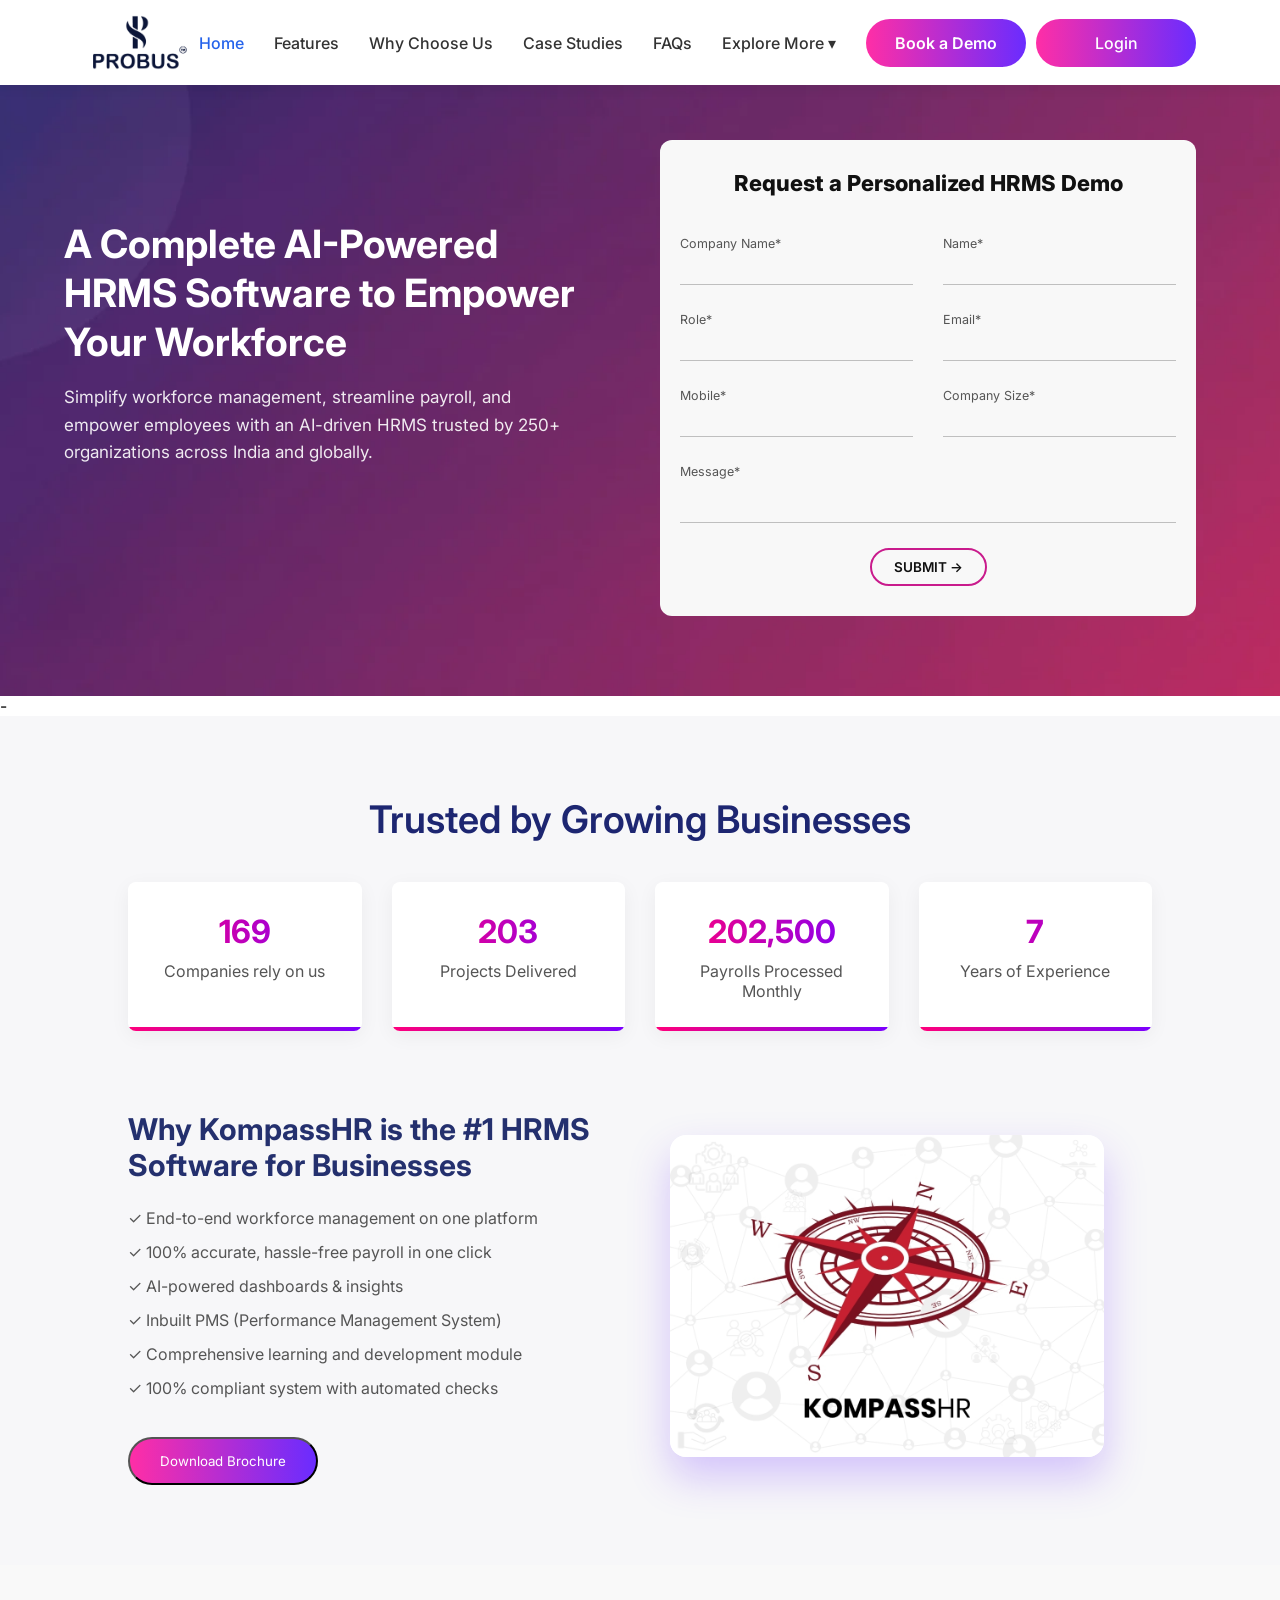
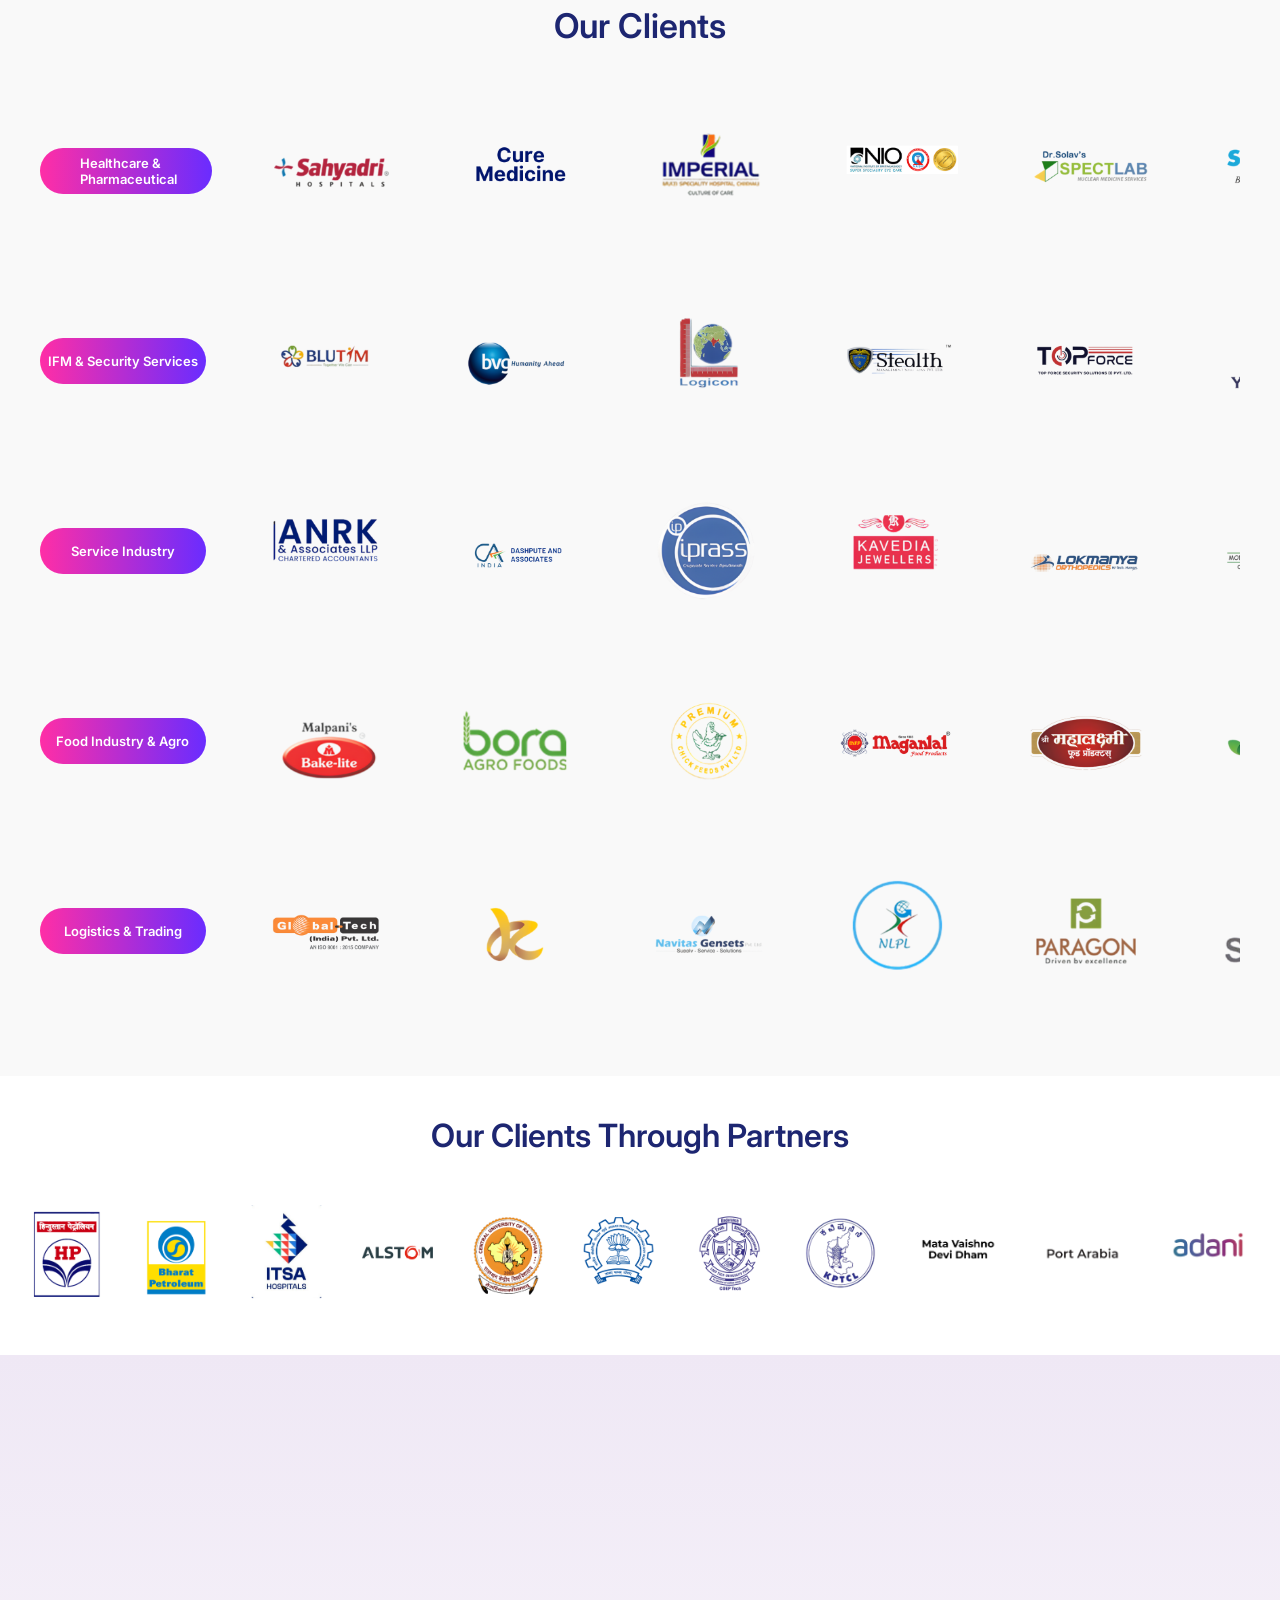
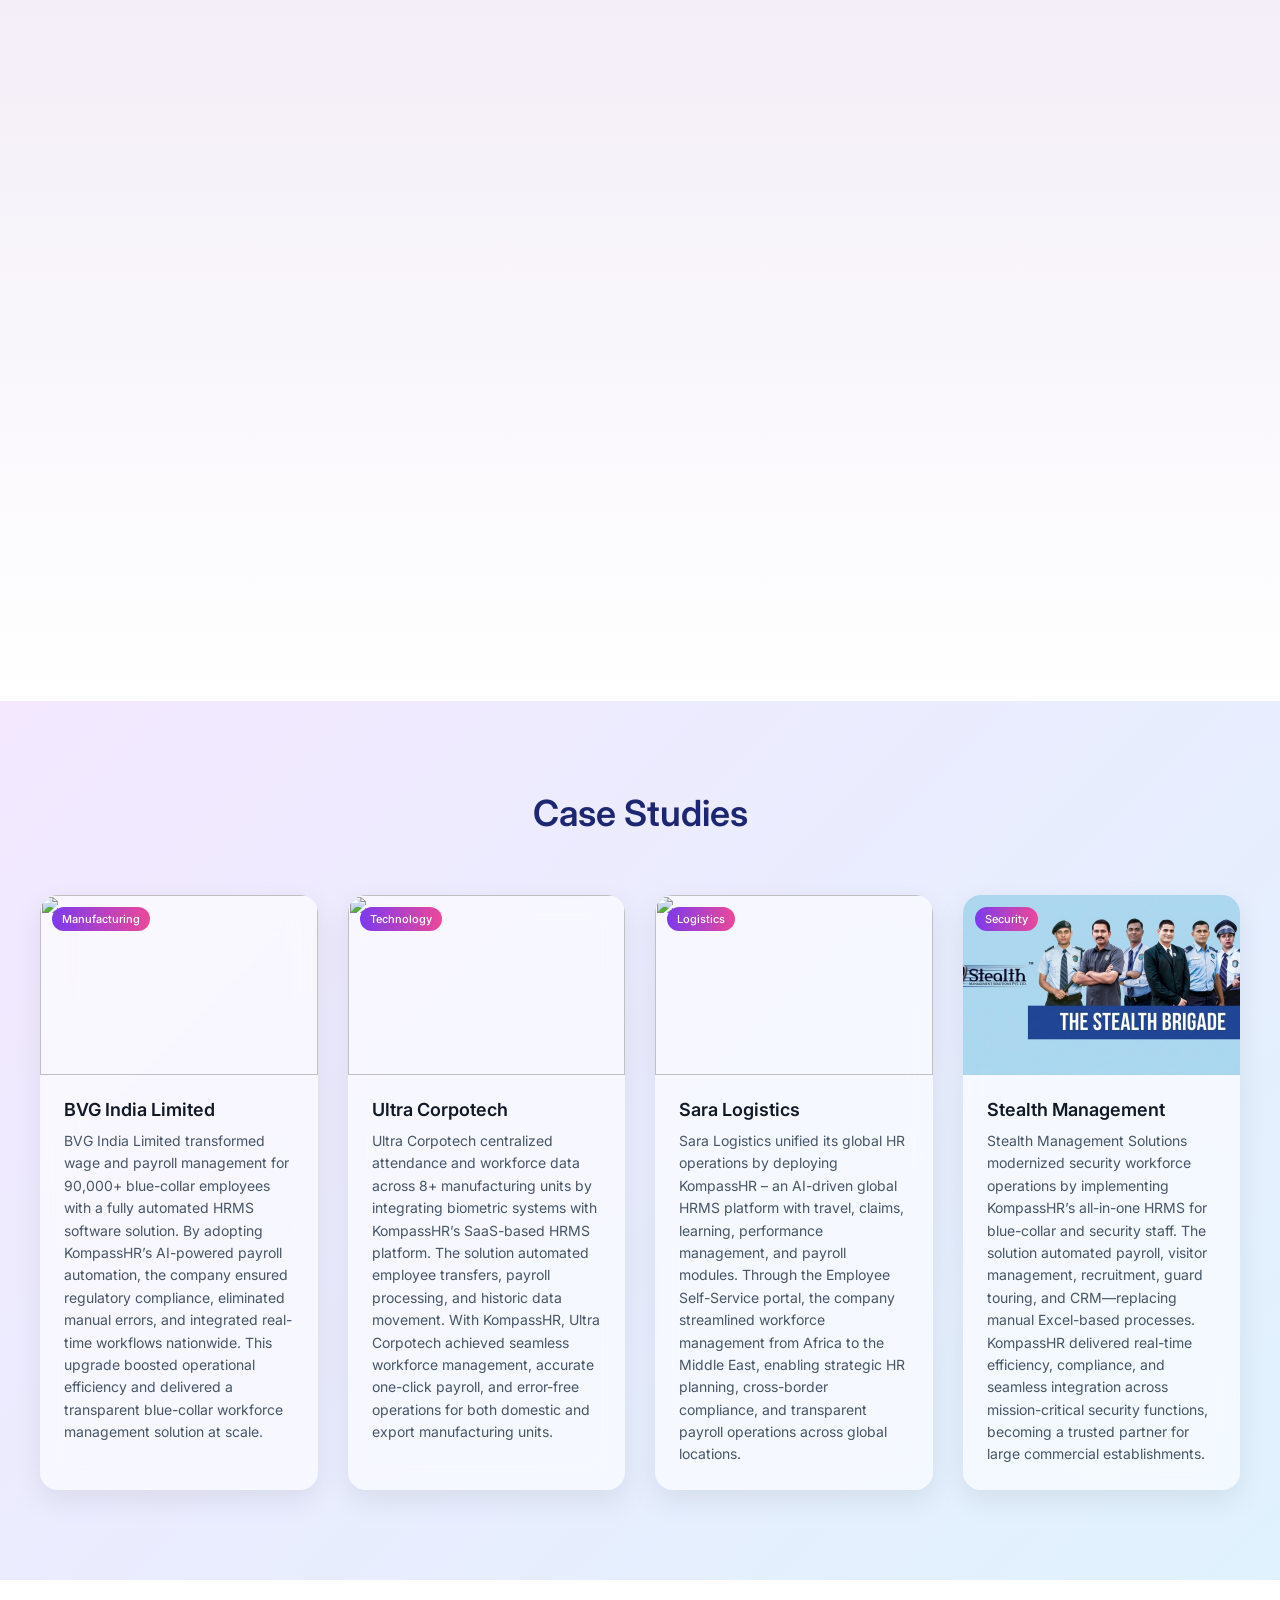
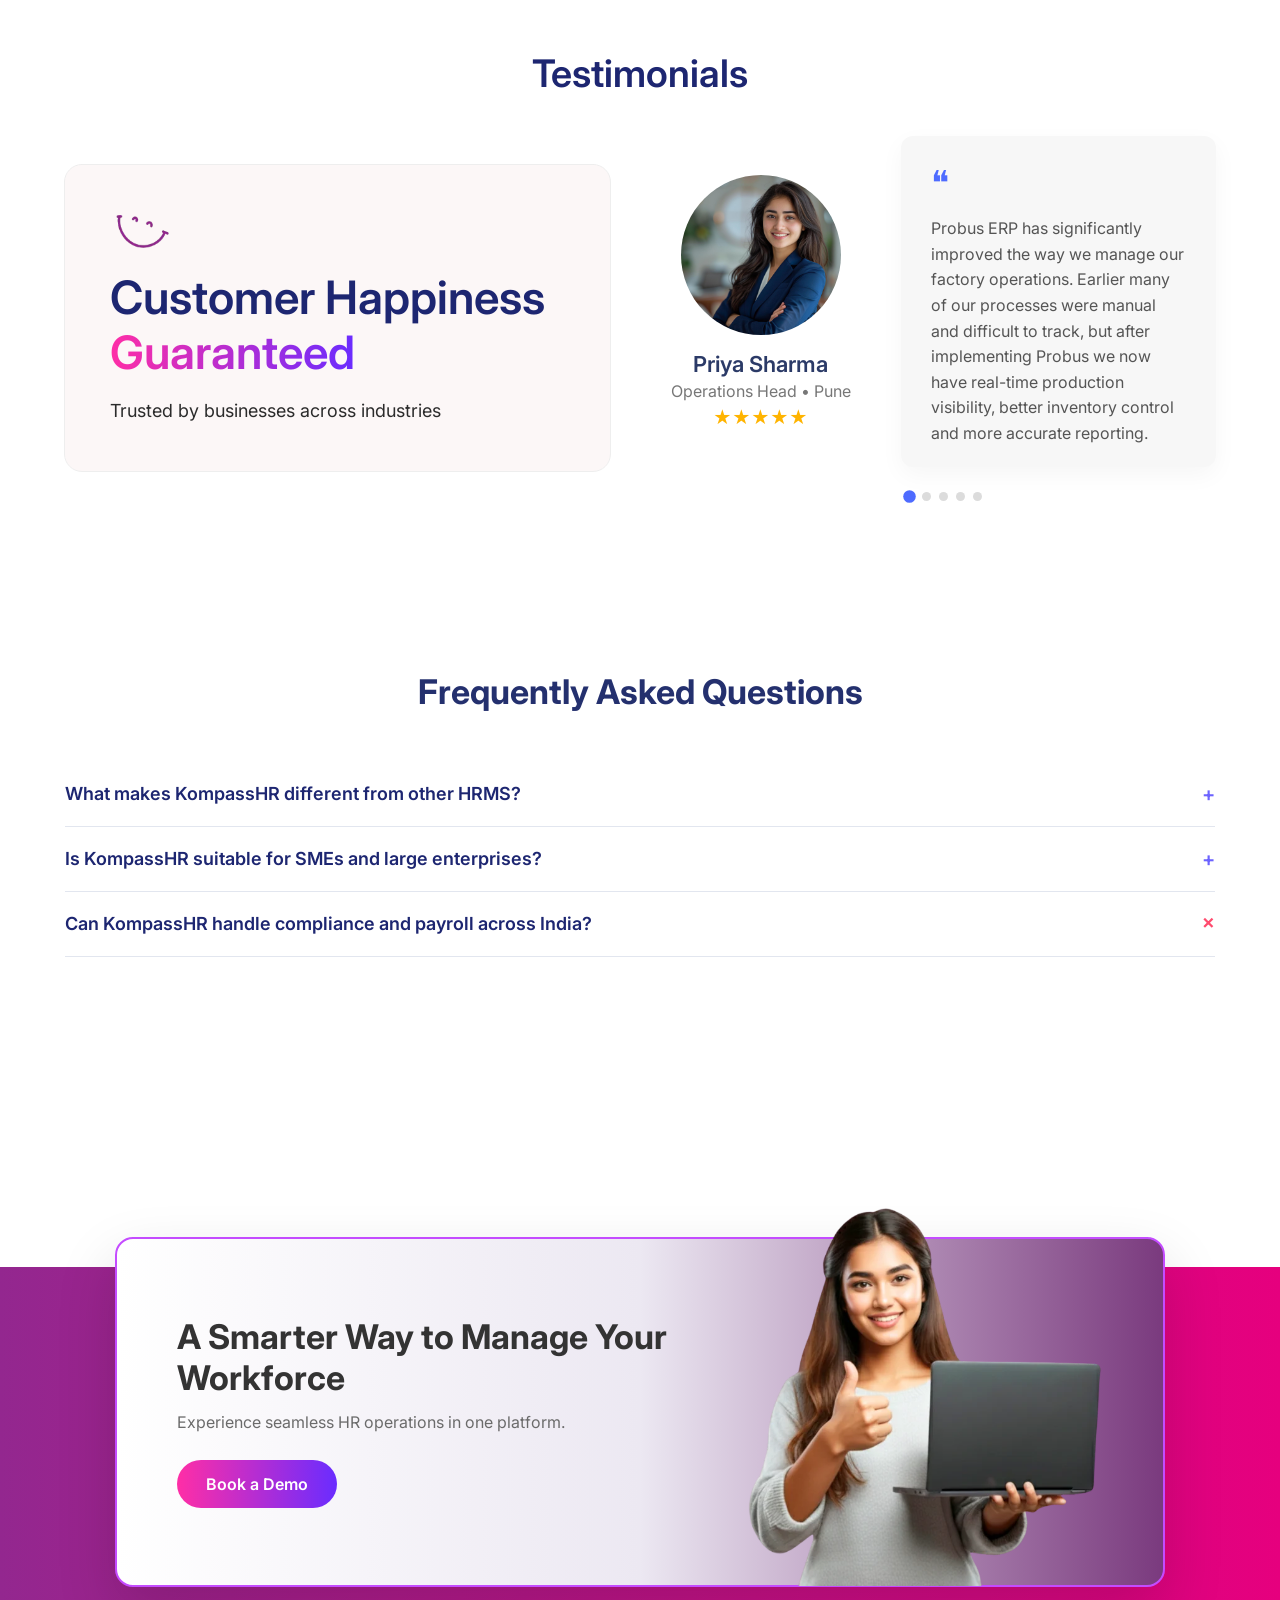
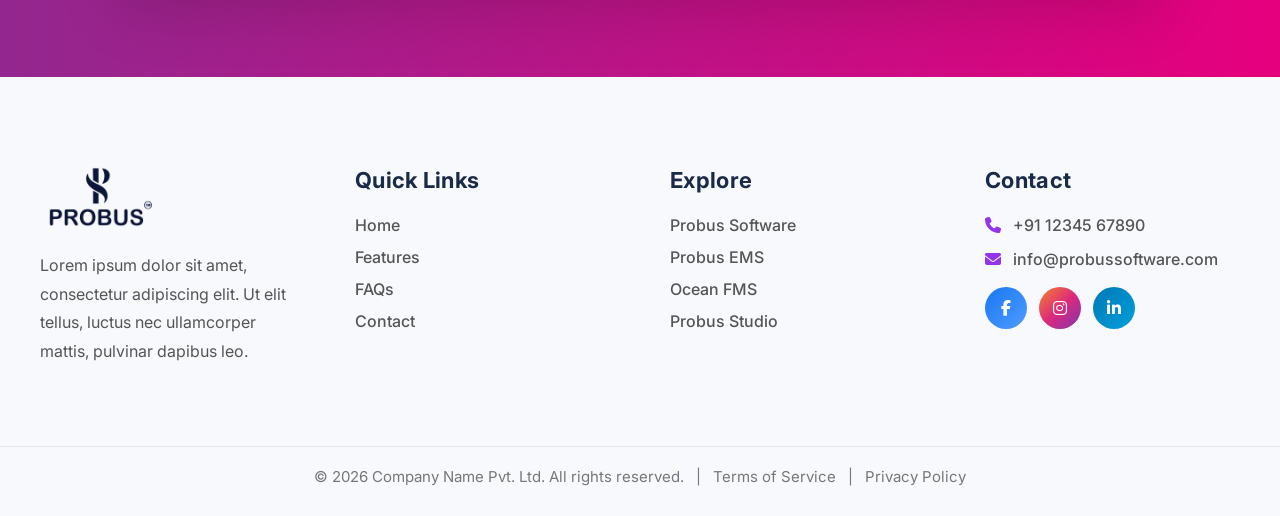
==== commit 54f1db89: "All css changes" ====
--- a/index.html
+++ b/index.html
@@ -399,8 +399,8 @@
         <div class="cta-container">
 
             <div class="cta-content">
-                <h2>See Why 250+ Organizations Trust KompassHR</h2>
-                <p>Lorem ipsum dolor sit amet, consectetur adipiscing elit.</p>
+                <h2>A Smarter Way to Manage Your Workforce</h2>
+                <p>Experience seamless HR operations in one platform.</p>
 
                 <button class="btn btn-pink open-demo">Book a Demo</button>
 
--- a/css/Navbar.css
+++ b/css/Navbar.css
@@ -95,7 +95,7 @@
     border: none;
     padding: 10px 18px;
     border-radius: 30px;
-    color: #fff;
+    color: #fff !important;
     font-weight: 600;
     cursor: pointer;
     font-size: 16px;
@@ -554,12 +554,23 @@
     .contact-form-card {
         margin: 0 auto;
     }
+    .hero-content h1{
+        font-size: 25px;
+        margin-top: 30px;
+    }
+
+    
 }
 
 @media (max-width: 768px) {
     .form-row {
         flex-direction: column;
         gap: 16px;
+    }
+
+    .hero-content h1{
+        font-size: 25px;
+        margin-top: 30px;
     }
 }
 
@@ -993,7 +1004,12 @@
   }
 
   .cta-image img{
-    width:280px;
+   width:360px;
+    transform:translateY(-13px);
+     margin-top:0;
+
+    object-fit: contain;
+   
   }
 
 }
@@ -1002,48 +1018,47 @@
 /* Mobile */
 @media (max-width: 768px){
 
-  .cta-section{
-    height:auto; /* override fixed height */
-    padding:80px 0 60px;
-  }
-
   .cta-container{
+    display:flex;
     flex-direction:column;
-    text-align:center;
-    height:auto; /* override */
-    margin-top:-80px; /* reduce overlap */
-    padding:30px 20px;
+    justify-content:space-between; /* 🔥 important */
+    align-items:center;
+
+    height:auto;
+    margin-top:-80px;
+    padding:20px 15px 0; /* bottom padding remove */
   }
 
   .cta-content{
     max-width:100%;
   }
 
-  .cta-content h2{
-    font-size:24px;
-  }
-
-  .cta-content p{
-    font-size:14px;
-  }
-
   .cta-image{
-    margin-top:20px;
+    display:flex;
+    justify-content:center;
+    align-items:flex-end;
+    margin-top:10px;
   }
 
   .cta-image img{
-    width:220px;
-    transform:none; /* stop overflow issue */
-  }
-
-}
-
+    width:100%;
+    max-width:280px;
+    height:auto;
+    display:block;
+  }
+
+  /* 🔥 MOST IMPORTANT FIX */
+  .cta-section{
+    padding-bottom:0; /* remove extra space */
+  }
+
+}
 
 /* Small Mobile */
 @media (max-width: 480px){
 
-  .cta-section{
-    padding:70px 0 50px;
+   .cta-section{
+    padding-bottom:0; /* remove extra space */
   }
 
   .cta-container{
@@ -1059,7 +1074,12 @@
   }
 
   .cta-image img{
-    width:180px;
+   width:360px;
+    transform:translateY(-1px);
+     margin-top:0;
+
+    object-fit: contain;
+   
   }
 
 }
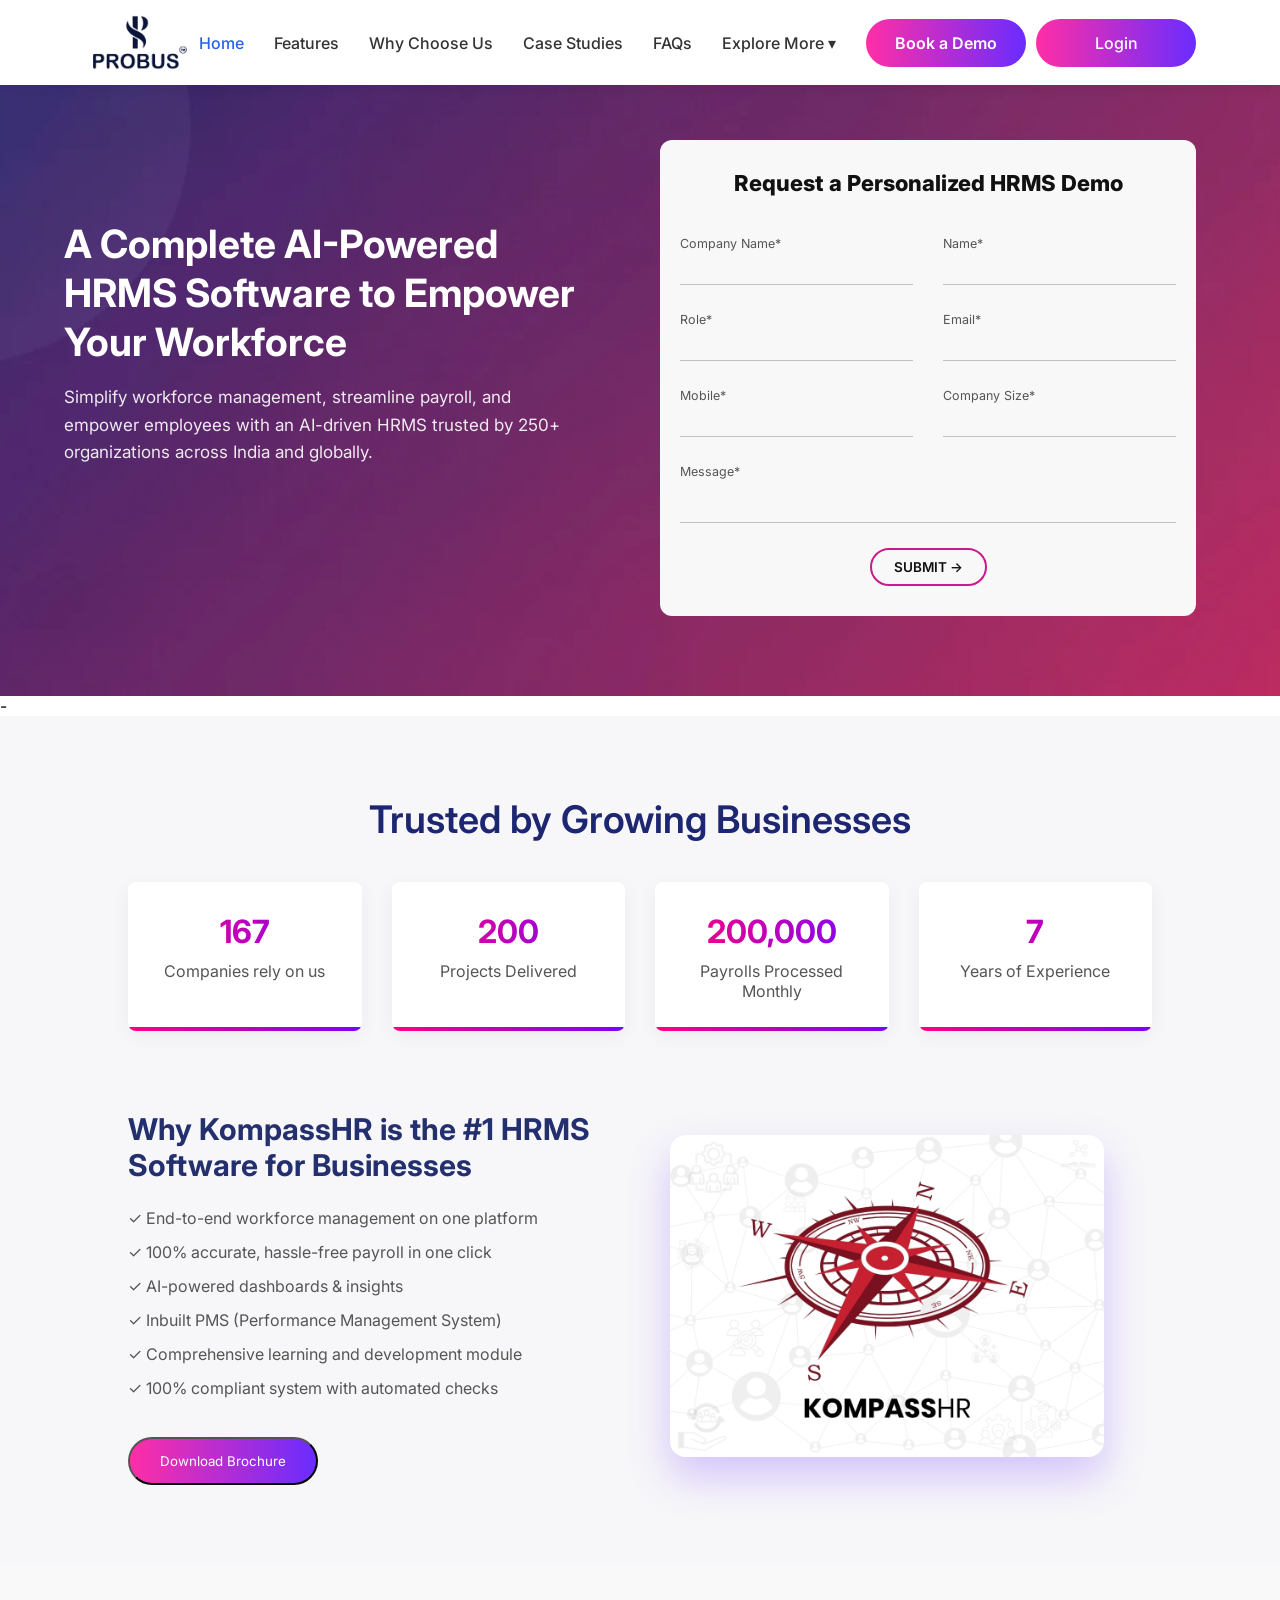
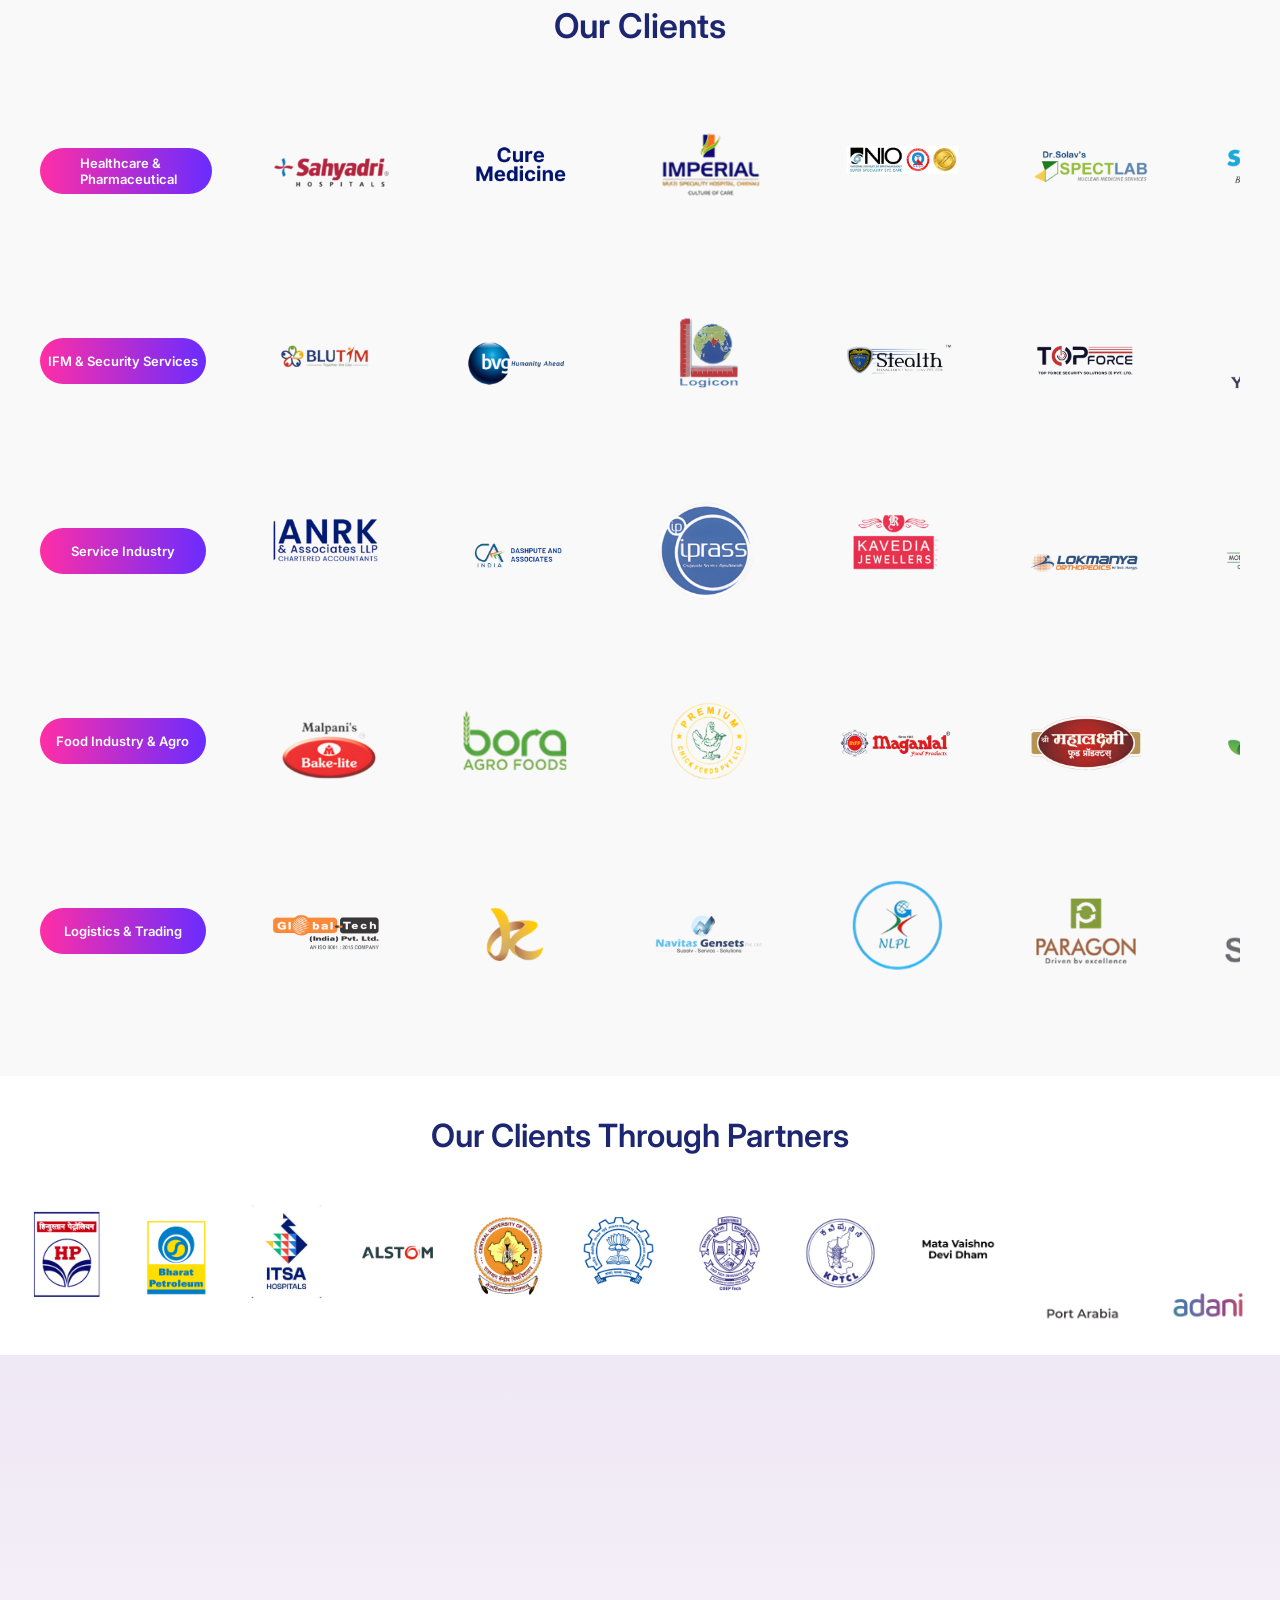
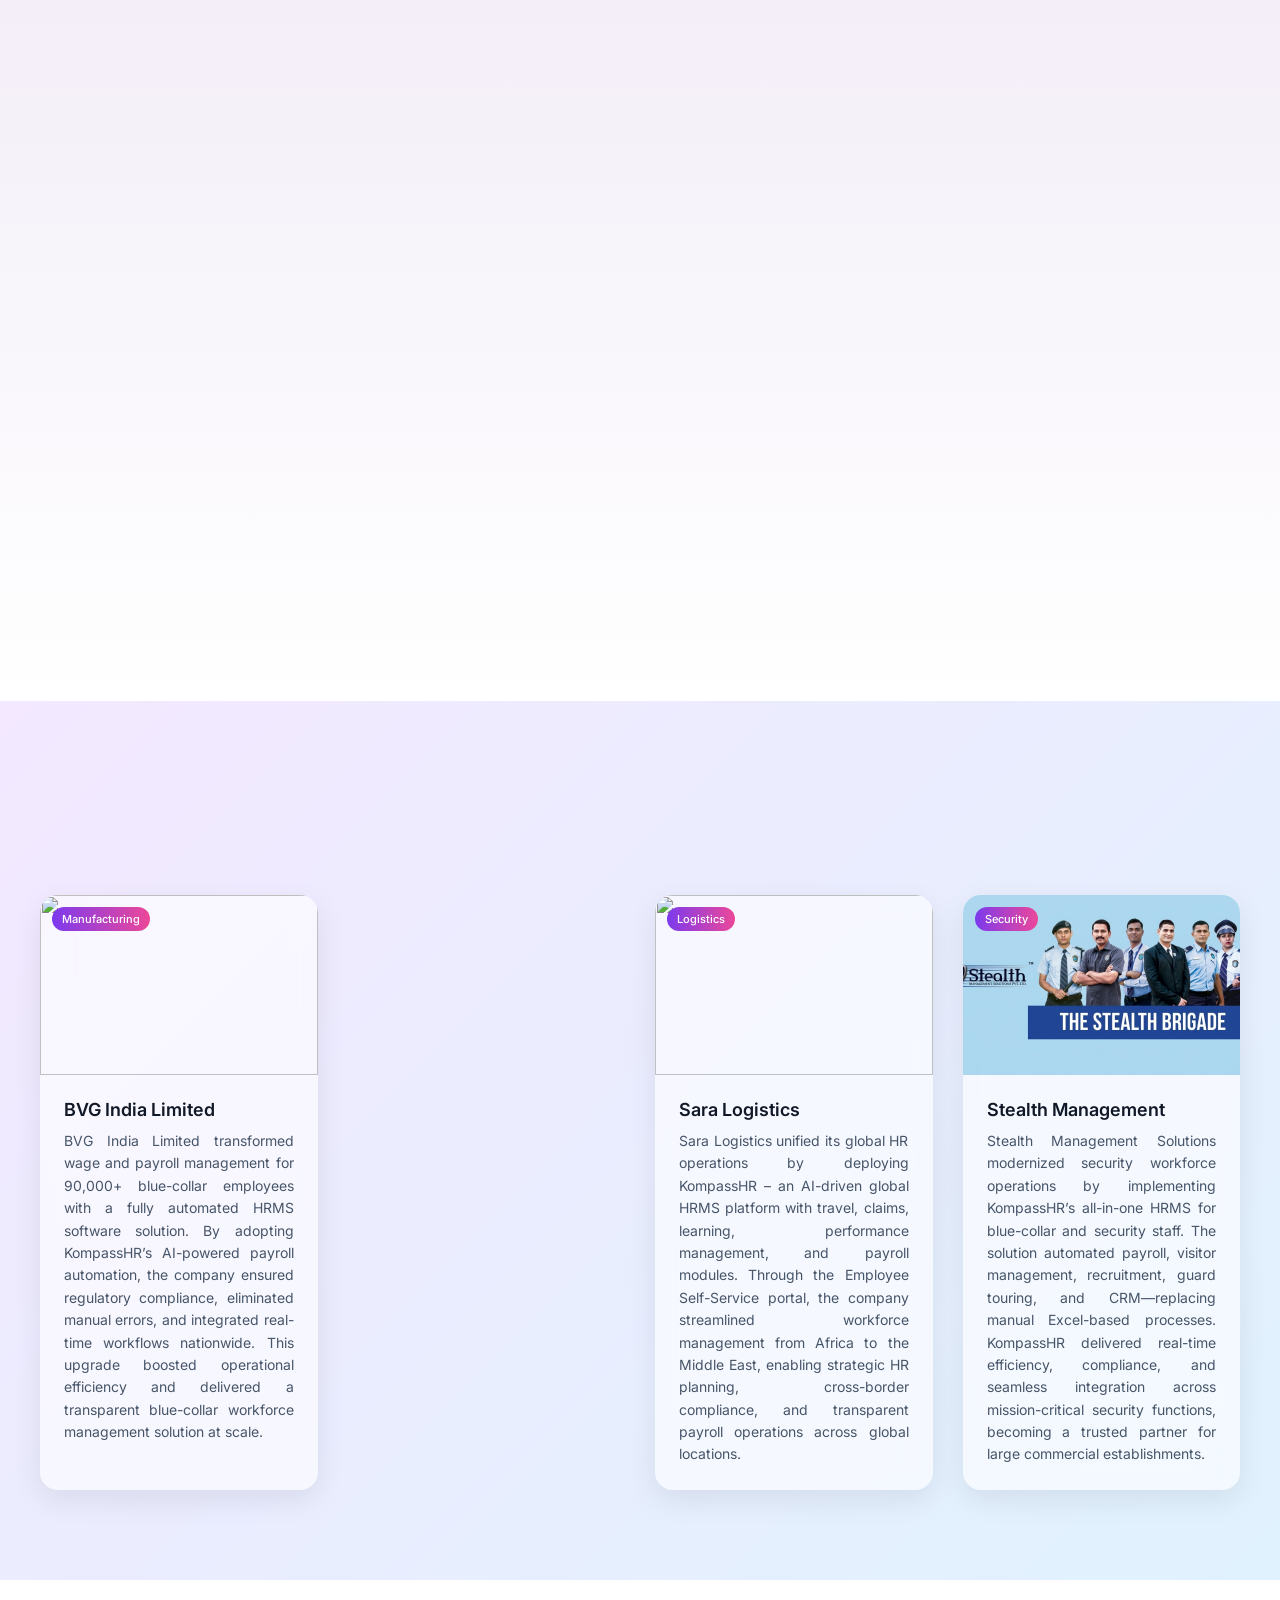
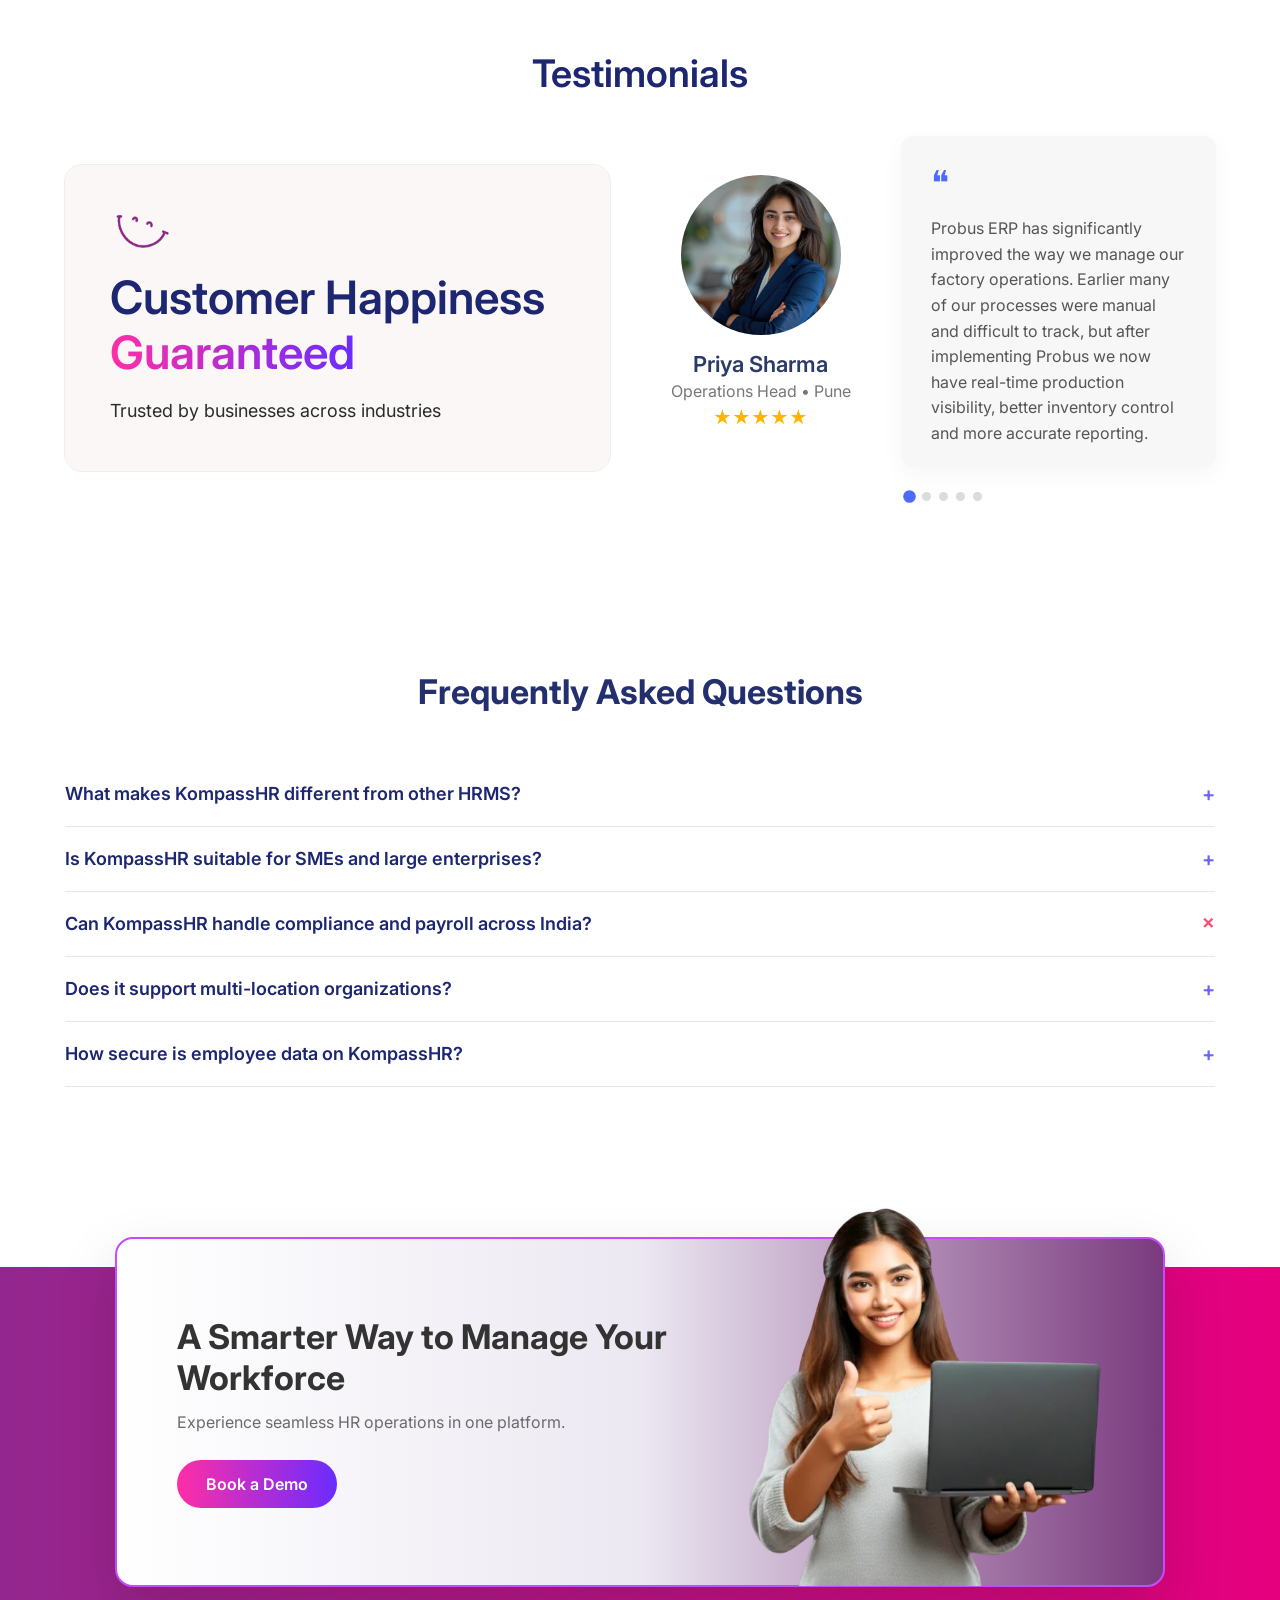
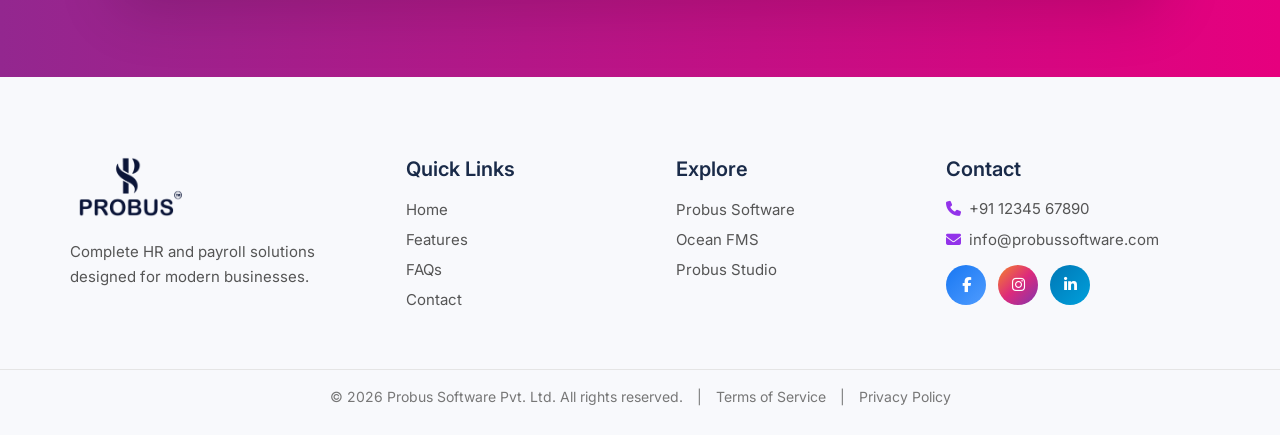
==== commit ec5ddf3e: "changes new" ====
--- a/index.html
+++ b/index.html
@@ -12,61 +12,75 @@
 </head>
 
 <body>
-<header class="navbar">
-    <div class="container nav-wrapper">
-
-        <div class="logo">
-            <img src="images/logo.webp" alt="PROBUS">
+    <header class="navbar">
+        <div class="container nav-wrapper">
+
+            <div class="logo">
+                <img src="images/logo.webp" alt="PROBUS">
+            </div>
+
+            <div class="nav-right">
+
+                <nav class="nav-menu" id="navMenu">
+
+                    <a href="index.html" class="active">Home</a>
+                    <a href="#features">Features</a>
+                    <a href="#why-choose-us">Why Choose Us</a>
+                    <a href="#case-studies">Case Studies</a>
+                    <a href="#faq">FAQs</a>
+
+                    <div class="dropdown">
+                        <a href="javascript:void(0)" class="dropbtn">Explore More ▾</a>
+                        <div class="dropdown-content">
+                            <a href="https://probus.in/" target="_blank">Probus Software</a>
+                            <a href="https://probusstudio.com/" target="_blank">Probus Studio</a>
+                        </div>
+                    </div>
+
+                    <!-- Buttons INSIDE menu -->
+                    <div class="nav-buttons">
+                        <button class="btn btn-pink open-demo">Book a Demo</button>
+                        <a href="https://kompasshr.com/" target="_blank" class="btn btn-purple">Login</a>
+                    </div>
+
+                </nav>
+
+                <!-- Hamburger -->
+                <div class="menu-toggle" id="menuToggle">☰</div>
+
+            </div>
+
         </div>
-
-        <div class="nav-right">
-
-            <nav class="nav-menu" id="navMenu">
-
-                <a href="index.html" class="active">Home</a>
-                <a href="#features">Features</a>
-                <a href="#why-choose-us">Why Choose Us</a>
-                <a href="#case-studies">Case Studies</a>
-                <a href="#faq">FAQs</a>
-
-                <div class="dropdown">
-                    <a href="javascript:void(0)" class="dropbtn">Explore More ▾</a>
-                    <div class="dropdown-content">
-                        <a href="https://probus.in/" target="_blank">Probus Software</a>
-                        <a href="https://probusstudio.com/" target="_blank">Probus Studio</a>
-                    </div>
-                </div>
-
-                <!-- Buttons INSIDE menu -->
-                <div class="nav-buttons">
-                    <button class="btn btn-pink open-demo">Book a Demo</button>
-                    <a href="https://kompasshr.com/" target="_blank" class="btn btn-purple">Login</a>
-                </div>
-
-            </nav>
-
-            <!-- Hamburger -->
-            <div class="menu-toggle" id="menuToggle">☰</div>
-
-        </div>
-
-    </div>
-</header>
-<script>
-const menuToggle = document.getElementById("menuToggle");
-const navMenu = document.getElementById("navMenu");
-
-menuToggle.addEventListener("click", () => {
-    navMenu.classList.toggle("active");
-});
-
-// dropdown mobile
-document.querySelectorAll(".dropdown").forEach(drop => {
-    drop.addEventListener("click", () => {
-        drop.classList.toggle("active");
-    });
-});
-</script>
+    </header>
+    <script>
+        const menuToggle = document.getElementById("menuToggle");
+        const navMenu = document.getElementById("navMenu");
+
+        menuToggle.addEventListener("click", () => {
+            navMenu.classList.toggle("active");
+        });
+
+        // dropdown mobile
+        document.querySelectorAll(".dropdown").forEach(drop => {
+            drop.addEventListener("click", () => {
+                drop.classList.toggle("active");
+            });
+        });
+    </script>
+    <script>
+        window.addEventListener("scroll", () => {
+            const navbar = document.querySelector(".navbar");
+
+            if (window.scrollY > 50) {
+                navbar.classList.add("scrolled");
+            } else {
+                navbar.classList.remove("scrolled");
+            }
+        });</script>
+
+
+
+  
 
 
 
@@ -78,57 +92,55 @@
 
     <section class="hero">
         <div class="container hero-grid">
-            <div class="hero-content"
-              data-aos="fade-right"
-             data-aos-delay="500">
-                <h1 data-aos="fade-right" data-aos-delay="200">A Complete AI-Powered HRMS Software to Empower Your Workforce</h1>
-                <p data-aos="fade-right" data-aos-delay="300">Simplify workforce management, streamline payroll, and empower employees with an AI-driven HRMS
+            <div class="hero-content" data-aos="fade-right" data-aos-delay="500">
+                <h1 data-aos="fade-right" data-aos-delay="200">A Complete AI-Powered HRMS Software to Empower Your
+                    Workforce</h1>
+                <p data-aos="fade-right" data-aos-delay="300">Simplify workforce management, streamline payroll, and
+                    empower employees with an AI-driven HRMS
                     trusted by 250+ organizations across India and globally.</p>
             </div>
 
-            <div class="contact-form-card"
-             data-aos="fade-left"
-             data-aos-delay="600">
+            <div class="contact-form-card" data-aos="fade-left" data-aos-delay="600">
                 <h2 data-aos="fade-left" data-aos-delay="300">Request a Personalized HRMS Demo</h2>
 
                 <form id="heroDemoForm" novalidate>
 
                     <div class="form-row">
-                        <div class="form-group"data-aos="fade-left" data-aos-delay="300">
+                        <div class="form-group" data-aos="fade-left" data-aos-delay="300">
                             <label>Company Name*</label>
                             <input type="text" id="company">
                             <small class="error"></small>
                         </div>
 
-                        <div class="form-group"data-aos="fade-left" data-aos-delay="400">
+                        <div class="form-group" data-aos="fade-left" data-aos-delay="400">
                             <label>Name*</label>
                             <input type="text" id="name">
                             <small class="error"></small>
                         </div>
                     </div>
 
-                    <div class="form-row"data-aos="fade-left" data-aos-delay="450">
+                    <div class="form-row" data-aos="fade-left" data-aos-delay="450">
                         <div class="form-group">
                             <label>Role*</label>
                             <input type="text" id="role">
                             <small class="error"></small>
                         </div>
 
-                        <div class="form-group"data-aos="fade-left" data-aos-delay="500">
+                        <div class="form-group" data-aos="fade-left" data-aos-delay="500">
                             <label>Email*</label>
                             <input type="email" id="email">
                             <small class="error"></small>
                         </div>
                     </div>
 
-                    <div class="form-row"data-aos="fade-left" data-aos-delay="550">
+                    <div class="form-row" data-aos="fade-left" data-aos-delay="550">
                         <div class="form-group">
                             <label>Mobile*</label>
                             <input type="text" id="phone">
                             <small class="error"></small>
                         </div>
 
-                        <div class="form-group"data-aos="fade-left" data-aos-delay="600">
+                        <div class="form-group" data-aos="fade-left" data-aos-delay="600">
                             <label>Company Size*</label>
                             <select id="companySize">
                                 <option value=""></option>
@@ -142,14 +154,13 @@
                     </div>
 
                     <!-- ✅ Message Field -->
-                    <div class="form-group full-width"data-aos="fade-left" data-aos-delay="650">
+                    <div class="form-group full-width" data-aos="fade-left" data-aos-delay="650">
                         <label>Message*</label>
                         <textarea id="message" rows="3"></textarea>
                         <small class="error"></small>
                     </div>
 
-                    <button type="submit" class="submit-btn" data-aos="zoom-in"
-                        data-aos-delay="700">SUBMIT →</button>
+                    <button type="submit" class="submit-btn" data-aos="zoom-in" data-aos-delay="700">SUBMIT →</button>
 
                     <div id="formError"></div>
 
@@ -157,7 +168,7 @@
             </div>
         </div>
     </section>
-<!-- hero section javascript -->
+    <!-- hero section javascript -->
     <script>
         document.addEventListener("DOMContentLoaded", function () {
 
@@ -222,16 +233,16 @@
     </script>
 
 
-   
-
-
-
-
--
-
-
-
-<section id="features">
+
+
+
+
+
+    -
+
+
+
+    <section id="features">
         <div id="features-section"></div>
     </section>
 
@@ -243,18 +254,18 @@
     </section>
 
 
-   
-   
+
+
     <section id="case-studies">
         <div id="case-section"></div>
     </section>
 
-    
-
-   
-   
-   
-   
+
+
+
+
+
+
     <section class="faq-section" id="faq">
         <h2 class="faq-title">Frequently Asked Questions</h2>
 
@@ -333,8 +344,8 @@
         </div>
     </section>
 
-   
-   
+
+
     <!-- faq javascript -->
     <script>document.addEventListener("DOMContentLoaded", function () {
             initFAQ();
@@ -373,21 +384,21 @@
 
 
             // Scroll animation
-const observer = new IntersectionObserver((entries) => {
-    entries.forEach((entry, index) => {
-        if (entry.isIntersecting) {
-            setTimeout(() => {
-                entry.target.classList.add("show");
-            }, index * 150); // stagger effect
-        }
-    });
-}, {
-    threshold: 0.2
-});
-
-document.querySelectorAll(".faq-item").forEach(item => {
-    observer.observe(item);
-});
+            const observer = new IntersectionObserver((entries) => {
+                entries.forEach((entry, index) => {
+                    if (entry.isIntersecting) {
+                        setTimeout(() => {
+                            entry.target.classList.add("show");
+                        }, index * 150); // stagger effect
+                    }
+                });
+            }, {
+                threshold: 0.2
+            });
+
+            document.querySelectorAll(".faq-item").forEach(item => {
+                observer.observe(item);
+            });
 
         }</script>
 
@@ -417,185 +428,185 @@
 
     </section>
     <script>
-    const ctaSection = document.querySelector('.cta-section');
-
-const observer1 = new IntersectionObserver(entries => {
-  entries.forEach(entry => {
-    if (entry.isIntersecting) {
-      entry.target.style.animationPlayState = 'running';
-    }
-  });
-});
-
-observer1.observe(ctaSection);</script>
-
-  <div id="demo-modal" class="modal">
-    <div class="modal-content contact-form-card">
-
-        <span class="close-btn">&times;</span>
-
-        <h2>Request a Personalized HRMS Demo</h2>
-
-        <form id="demoForm" novalidate>
-
-            <div class="form-row">
-                <div class="form-group">
-                    <label>Company Name*</label>
-                    <input type="text" id="demoCompany">
+        const ctaSection = document.querySelector('.cta-section');
+
+        const observer1 = new IntersectionObserver(entries => {
+            entries.forEach(entry => {
+                if (entry.isIntersecting) {
+                    entry.target.style.animationPlayState = 'running';
+                }
+            });
+        });
+
+        observer1.observe(ctaSection);</script>
+
+    <div id="demo-modal" class="modal">
+        <div class="modal-content contact-form-card">
+
+            <span class="close-btn">&times;</span>
+
+            <h2>Request a Personalized HRMS Demo</h2>
+
+            <form id="demoForm" novalidate>
+
+                <div class="form-row">
+                    <div class="form-group">
+                        <label>Company Name*</label>
+                        <input type="text" id="demoCompany">
+                        <small class="error"></small>
+                    </div>
+
+                    <div class="form-group">
+                        <label>Name*</label>
+                        <input type="text" id="demoName">
+                        <small class="error"></small>
+                    </div>
+                </div>
+
+                <div class="form-row">
+                    <div class="form-group">
+                        <label>Role*</label>
+                        <input type="text" id="demoRole">
+                        <small class="error"></small>
+                    </div>
+
+                    <div class="form-group">
+                        <label>Email*</label>
+                        <input type="email" id="demoEmail">
+                        <small class="error"></small>
+                    </div>
+                </div>
+
+                <div class="form-row">
+                    <div class="form-group">
+                        <label>Mobile*</label>
+                        <input type="text" id="demoPhone">
+                        <small class="error"></small>
+                    </div>
+
+                    <div class="form-group">
+                        <label>Company Size*</label>
+                        <select id="demoCompanySize">
+                            <option value=""></option>
+                            <option>1–10 employees</option>
+                            <option>11–50 employees</option>
+                            <option>51–200 employees</option>
+                            <option>200–500 employees</option>
+                            <option>500+ employees</option>
+                        </select>
+                        <small class="error"></small>
+                    </div>
+                </div>
+
+                <div class="form-group full-width">
+                    <label>Message*</label>
+                    <textarea id="demoMessage"></textarea>
                     <small class="error"></small>
                 </div>
 
-                <div class="form-group">
-                    <label>Name*</label>
-                    <input type="text" id="demoName">
-                    <small class="error"></small>
-                </div>
-            </div>
-
-            <div class="form-row">
-                <div class="form-group">
-                    <label>Role*</label>
-                    <input type="text" id="demoRole">
-                    <small class="error"></small>
-                </div>
-
-                <div class="form-group">
-                    <label>Email*</label>
-                    <input type="email" id="demoEmail">
-                    <small class="error"></small>
-                </div>
-            </div>
-
-            <div class="form-row">
-                <div class="form-group">
-                    <label>Mobile*</label>
-                    <input type="text" id="demoPhone">
-                    <small class="error"></small>
-                </div>
-
-                <div class="form-group">
-                    <label>Company Size*</label>
-                    <select id="demoCompanySize">
-                        <option value=""></option>
-                        <option>1–10 employees</option>
-                        <option>11–50 employees</option>
-                        <option>51–200 employees</option>
-                        <option>200–500 employees</option>
-                        <option>500+ employees</option>
-                    </select>
-                    <small class="error"></small>
-                </div>
-            </div>
-
-            <div class="form-group full-width">
-                <label>Message*</label>
-                <textarea id="demoMessage"></textarea>
-                <small class="error"></small>
-            </div>
-
-            <button type="submit" class="submit-btn">SUBMIT →</button>
-
-            <div id="demoFormError"></div>
-
-        </form>
+                <button type="submit" class="submit-btn">SUBMIT →</button>
+
+                <div id="demoFormError"></div>
+
+            </form>
+        </div>
     </div>
-</div>
-
-  <script>
-document.addEventListener("DOMContentLoaded", function () {
-
-    const modal = document.getElementById("demo-modal");
-    const openBtns = document.querySelectorAll(".open-demo");
-    const closeBtn = document.querySelector(".close-btn");
-    const form = document.getElementById("demoForm");
-
-    // Open modal
-    openBtns.forEach(btn => {
-        btn.addEventListener("click", function () {
-            modal.style.display = "flex";
-        });
-    });
-
-    // Close modal
-    closeBtn.addEventListener("click", function () {
-        modal.style.display = "none";
-    });
-
-    // Close outside click
-    window.addEventListener("click", function (e) {
-        if (e.target === modal) {
-            modal.style.display = "none";
-        }
-    });
-
-    // ✅ FORM VALIDATION
-    form.addEventListener("submit", function (e) {
-
-        e.preventDefault();
-
-        let hasError = false;
-
-        const fields = form.querySelectorAll("input, select, textarea");
-
-        fields.forEach((field) => {
-
-            const error = field.parentElement.querySelector(".error");
-
-            if (!error) return;
-
-            // Reset
-            error.textContent = "";
-            field.classList.remove("input-error");
-
-            // Required check
-            if (field.value.trim() === "") {
-                error.textContent = "This field is required";
-                field.classList.add("input-error");
-                hasError = true;
-                return;
-            }
-
-            // Email validation
-            if (field.type === "email") {
-                const emailPattern = /^[^ ]+@[^ ]+\.[a-z]{2,3}$/;
-                if (!field.value.match(emailPattern)) {
-                    error.textContent = "Enter valid email";
-                    field.classList.add("input-error");
-                    hasError = true;
+
+    <script>
+        document.addEventListener("DOMContentLoaded", function () {
+
+            const modal = document.getElementById("demo-modal");
+            const openBtns = document.querySelectorAll(".open-demo");
+            const closeBtn = document.querySelector(".close-btn");
+            const form = document.getElementById("demoForm");
+
+            // Open modal
+            openBtns.forEach(btn => {
+                btn.addEventListener("click", function () {
+                    modal.style.display = "flex";
+                });
+            });
+
+            // Close modal
+            closeBtn.addEventListener("click", function () {
+                modal.style.display = "none";
+            });
+
+            // Close outside click
+            window.addEventListener("click", function (e) {
+                if (e.target === modal) {
+                    modal.style.display = "none";
                 }
-            }
-
-            // Phone validation
-            if (field.id === "demoPhone") {
-                const phonePattern = /^[0-9]{10}$/;
-                if (!field.value.match(phonePattern)) {
-                    error.textContent = "Enter valid 10-digit number";
-                    field.classList.add("input-error");
-                    hasError = true;
+            });
+
+            // ✅ FORM VALIDATION
+            form.addEventListener("submit", function (e) {
+
+                e.preventDefault();
+
+                let hasError = false;
+
+                const fields = form.querySelectorAll("input, select, textarea");
+
+                fields.forEach((field) => {
+
+                    const error = field.parentElement.querySelector(".error");
+
+                    if (!error) return;
+
+                    // Reset
+                    error.textContent = "";
+                    field.classList.remove("input-error");
+
+                    // Required check
+                    if (field.value.trim() === "") {
+                        error.textContent = "This field is required";
+                        field.classList.add("input-error");
+                        hasError = true;
+                        return;
+                    }
+
+                    // Email validation
+                    if (field.type === "email") {
+                        const emailPattern = /^[^ ]+@[^ ]+\.[a-z]{2,3}$/;
+                        if (!field.value.match(emailPattern)) {
+                            error.textContent = "Enter valid email";
+                            field.classList.add("input-error");
+                            hasError = true;
+                        }
+                    }
+
+                    // Phone validation
+                    if (field.id === "demoPhone") {
+                        const phonePattern = /^[0-9]{10}$/;
+                        if (!field.value.match(phonePattern)) {
+                            error.textContent = "Enter valid 10-digit number";
+                            field.classList.add("input-error");
+                            hasError = true;
+                        }
+                    }
+
+                });
+
+                const formError = document.getElementById("demoFormError");
+
+                if (hasError) {
+                    formError.style.display = "block";
+                    formError.textContent = "Please fill all required fields correctly.";
+                } else {
+                    formError.style.display = "none";
+
+                    // ✅ Success
+                    alert("Demo request submitted successfully!");
+
+                    form.reset();
+                    modal.style.display = "none";
                 }
-            }
-
-        });
-
-        const formError = document.getElementById("demoFormError");
-
-        if (hasError) {
-            formError.style.display = "block";
-            formError.textContent = "Please fill all required fields correctly.";
-        } else {
-            formError.style.display = "none";
-
-            // ✅ Success
-            alert("Demo request submitted successfully!");
-
-            form.reset();
-            modal.style.display = "none";
-        }
-
-    });
-
-});
-</script>
+
+            });
+
+        });
+    </script>
 
 
 
@@ -619,7 +630,7 @@
         <i class="fa-solid fa-chevron-up"></i>
     </button>
     <!-- scroll button javascript -->
-      <script>
+    <script>
 
         const scrollBtn = document.getElementById("scrollTopBtn");
 
@@ -646,38 +657,38 @@
 
 
 
-  
-
-
-
-
-
-
-
-
-
-
-
-
-
-
-
-
-
-
-
-
-
-
-
-
-
-
-
-
-
-  
-<!-- counter javascript -->
+
+
+
+
+
+
+
+
+
+
+
+
+
+
+
+
+
+
+
+
+
+
+
+
+
+
+
+
+
+
+
+    <!-- counter javascript -->
     <script>
 
         function startCounters() {
@@ -752,7 +763,7 @@
 
 
 
-<!-- case card javascript  -->
+    <!-- case card javascript  -->
     <script>
         const cards = document.querySelectorAll(".case-card");
 
@@ -783,15 +794,15 @@
 
 
 
-<script src="https://unpkg.com/aos@2.3.4/dist/aos.js"></script>
-
-<script>
-  AOS.init({
-    duration: 1200,     // animation speed
-    easing: 'ease-in-out',
-    once: true          // run only once
-  });
-</script>
+    <script src="https://unpkg.com/aos@2.3.4/dist/aos.js"></script>
+
+    <script>
+        AOS.init({
+            duration: 1200,     // animation speed
+            easing: 'ease-in-out',
+            once: true          // run only once
+        });
+    </script>
 
 </body>
 
--- a/css/Navbar.css
+++ b/css/Navbar.css
@@ -33,7 +33,22 @@
     left: 0;
     z-index: 1000;
     box-shadow: 0 2px 12px rgba(0,0,0,0.08);
-}
+
+      animation: navSlideDown 0.8s ease forwards;
+}
+
+
+@keyframes navSlideDown {
+    0% {
+        opacity: 0;
+        transform: translateY(-40px);
+    }
+    100% {
+        opacity: 1;
+        transform: translateY(0);
+    }
+}
+
 
 .nav-wrapper {
     display: flex;
@@ -50,6 +65,7 @@
     display: flex;
     align-items: center;
     gap: 20px;
+    justify-content: flex-end;
 }
 
 .nav-right-section {
@@ -73,8 +89,37 @@
     transition: 0.3s;
 }
 
+
+.nav-menu a::after {
+    content: "";
+    position: absolute;
+    left: 0;
+    bottom: -5px;
+    width: 0%;
+    height: 2px;
+    background: linear-gradient(90deg, #ff2ea6, #6a2cff);
+    transition: width 0.3s ease;
+}
+
+.nav-menu a:hover::after {
+    width: 100%;
+}
+
 .nav-menu a:hover {
     color: var(--primary-purple);
+}
+
+
+.navbar.scrolled {
+    padding: 10px 0;
+    background: rgba(255,255,255,0.7);
+    backdrop-filter: blur(15px);
+    box-shadow: 0 4px 20px rgba(0,0,0,0.1);
+}
+
+.navbar.scrolled .logo img {
+    height: 45px;
+    transition: 0.3s;
 }
 
 .nav-menu a.active {
@@ -85,7 +130,38 @@
     display: flex;
     align-items: center;
     gap: 10px;
-}
+
+     opacity: 0;
+    transform: translateX(60px) scale(0.95);
+    filter: blur(6px);
+
+    animation: btnSlideIn 0.8s ease forwards;
+    animation-delay: 0.5s;
+}
+
+@keyframes btnSlideIn {
+    0% {
+        opacity: 0;
+        transform: translateX(60px) scale(0.95);
+        filter: blur(6px);
+    }
+    100% {
+        opacity: 1;
+        transform: translateX(0) scale(1);
+        filter: blur(0);
+    }
+}
+
+
+
+.nav-buttons .btn:nth-child(1) {
+    animation-delay: 0.8s; /* first button */
+}
+
+.nav-buttons .btn:nth-child(2) {
+    animation-delay: 1s; /* second button */
+}
+
 
 .btn {
     display: inline-flex;
@@ -205,6 +281,7 @@
     display: none;
     font-size: 26px;
     cursor: pointer;
+    margin-left: auto;
 }
 
 /* Smooth appearance animation */
@@ -221,10 +298,22 @@
 }
 
 
+
+
 @media (max-width: 768px) {
+
+    .container {
+        padding: 0 15px; /* ensure equal spacing */
+    }
+
+    .nav-right {
+        width: auto;
+    }
 
     .menu-toggle {
         display: block;
+         margin-right: 90px; 
+        
     }
 
     .nav-menu {
